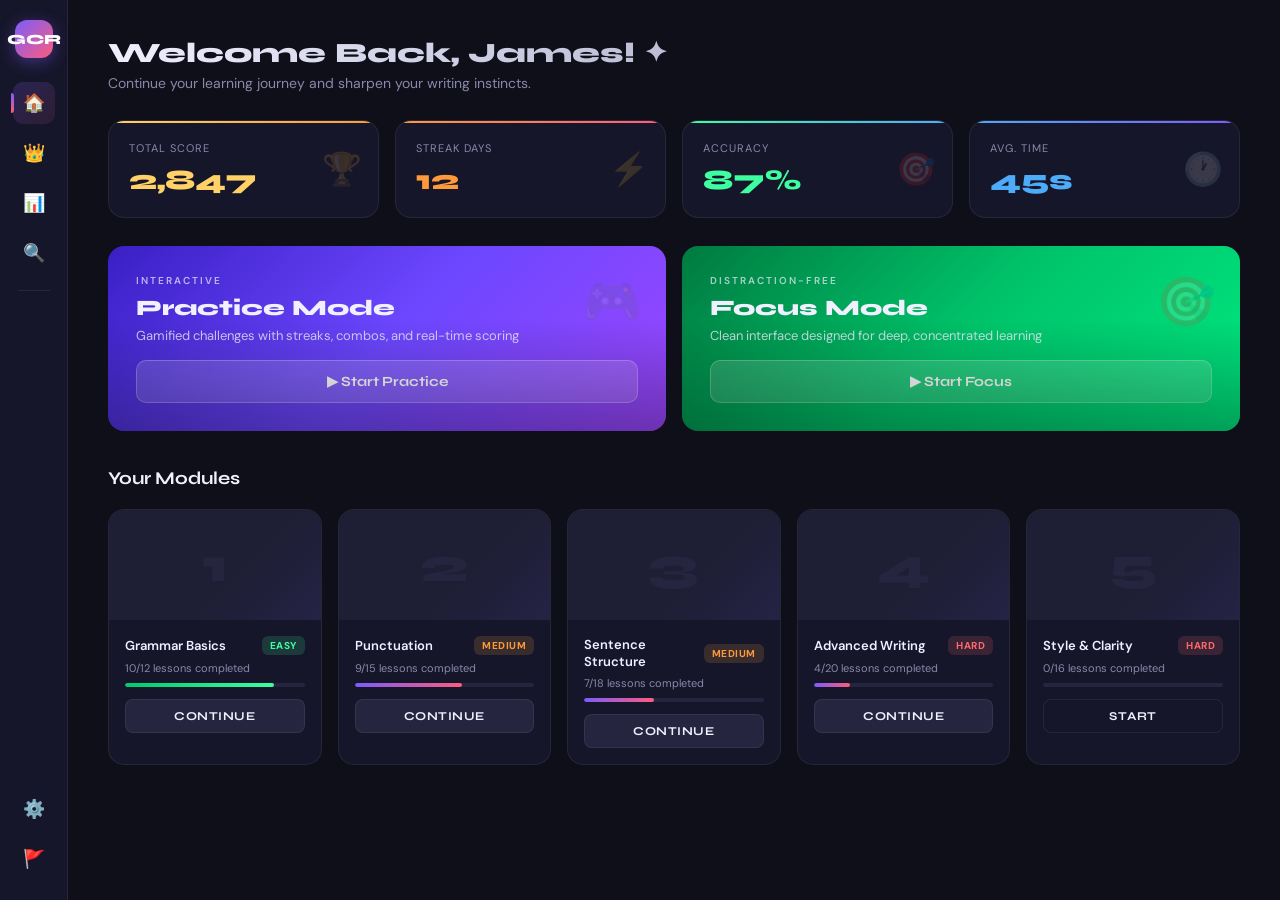
==== index.html @ 28f335aa "Add files via upload" ====
<!DOCTYPE html>
<html lang="en">
<head>
  <meta charset="UTF-8">
  <meta name="viewport" content="width=device-width, initial-scale=1.0">
  <title>Grammar Course Redesign</title>
  <link href="https://fonts.googleapis.com/css2?family=Syne:wght@400;600;700;800&family=DM+Sans:ital,wght@0,300;0,400;0,500;1,400&display=swap" rel="stylesheet">
  <link rel="stylesheet" href="App.css">
</head>
<body>

<!-- ══════════════════ DASHBOARD ══════════════════ -->
<div id="dashboard" class="page active">

  <!-- Sidebar -->
  <nav class="sidebar">
    <div class="sidebar-logo">GCR</div>
    <div class="nav-icon active" title="Home">🏠</div>
    <div class="nav-icon" title="Leaderboard" onclick="showPage('leaderboard')">👑</div>
    <div class="nav-icon" title="Stats">📊</div>
    <div class="nav-icon" title="Search">🔍</div>
    <div class="sidebar-divider"></div>
    <div class="nav-icon" title="Settings" style="margin-top:auto">⚙️</div>
    <div class="nav-icon" title="Flag">🚩</div>
  </nav>

  <!-- Main content -->
  <main class="main-content">

    <div class="welcome-header">
      <h1>Welcome Back, James! ✦</h1>
      <p>Continue your learning journey and sharpen your writing instincts.</p>
    </div>

    <!-- Stats -->
    <div class="stats-row">
      <div class="stat-card">
        <div class="stat-label">Total Score</div>
        <div class="stat-value" id="dash-score">2,847</div>
        <div class="stat-icon">🏆</div>
      </div>
      <div class="stat-card">
        <div class="stat-label">Streak Days</div>
        <div class="stat-value" id="dash-streak">12</div>
        <div class="stat-icon">⚡</div>
      </div>
      <div class="stat-card">
        <div class="stat-label">Accuracy</div>
        <div class="stat-value" id="dash-accuracy">87%</div>
        <div class="stat-icon">🎯</div>
      </div>
      <div class="stat-card">
        <div class="stat-label">Avg. Time</div>
        <div class="stat-value">45s</div>
        <div class="stat-icon">🕐</div>
      </div>
    </div>

    <!-- Mode selection -->
    <div class="mode-row">
      <div class="mode-card practice" onclick="startGame('practice')">
        <div>
          <div class="mode-card-label">Interactive</div>
          <h2>Practice Mode</h2>
          <p>Gamified challenges with streaks, combos, and real-time scoring</p>
        </div>
        <div class="mode-card-icon">🎮</div>
        <button class="mode-btn">▶ Start Practice</button>
      </div>
      <div class="mode-card focus" onclick="startGame('focus')">
        <div>
          <div class="mode-card-label">Distraction-Free</div>
          <h2>Focus Mode</h2>
          <p>Clean interface designed for deep, concentrated learning</p>
        </div>
        <div class="mode-card-icon">🎯</div>
        <button class="mode-btn">▶ Start Focus</button>
      </div>
    </div>

    <!-- Modules -->
    <div class="modules-section">
      <h2>Your Modules</h2>
      <div class="modules-grid">

        <div class="module-card">
          <div class="module-thumb">1</div>
          <div class="module-info">
            <div class="module-name-row">
              <span class="module-name">Grammar Basics</span>
              <span class="difficulty-badge badge-easy">Easy</span>
            </div>
            <div class="module-progress-text">10/12 lessons completed</div>
            <div class="progress-bar"><div class="progress-fill green" style="width:83%"></div></div>
            <button class="module-btn" onclick="startGame('practice')">Continue</button>
          </div>
        </div>

        <div class="module-card">
          <div class="module-thumb">2</div>
          <div class="module-info">
            <div class="module-name-row">
              <span class="module-name">Punctuation</span>
              <span class="difficulty-badge badge-medium">Medium</span>
            </div>
            <div class="module-progress-text">9/15 lessons completed</div>
            <div class="progress-bar"><div class="progress-fill" style="width:60%"></div></div>
            <button class="module-btn" onclick="startGame('practice')">Continue</button>
          </div>
        </div>

        <div class="module-card">
          <div class="module-thumb">3</div>
          <div class="module-info">
            <div class="module-name-row">
              <span class="module-name">Sentence Structure</span>
              <span class="difficulty-badge badge-medium">Medium</span>
            </div>
            <div class="module-progress-text">7/18 lessons completed</div>
            <div class="progress-bar"><div class="progress-fill" style="width:39%"></div></div>
            <button class="module-btn" onclick="startGame('practice')">Continue</button>
          </div>
        </div>

        <div class="module-card">
          <div class="module-thumb">4</div>
          <div class="module-info">
            <div class="module-name-row">
              <span class="module-name">Advanced Writing</span>
              <span class="difficulty-badge badge-hard">Hard</span>
            </div>
            <div class="module-progress-text">4/20 lessons completed</div>
            <div class="progress-bar"><div class="progress-fill" style="width:20%"></div></div>
            <button class="module-btn" onclick="startGame('practice')">Continue</button>
          </div>
        </div>

        <div class="module-card">
          <div class="module-thumb">5</div>
          <div class="module-info">
            <div class="module-name-row">
              <span class="module-name">Style &amp; Clarity</span>
              <span class="difficulty-badge badge-hard">Hard</span>
            </div>
            <div class="module-progress-text">0/16 lessons completed</div>
            <div class="progress-bar"><div class="progress-fill" style="width:0%"></div></div>
            <button class="module-btn start" onclick="startGame('practice')">Start</button>
          </div>
        </div>

      </div>
    </div>
  </main>
</div>

<!-- ══════════════════ PRACTICE MODE — SENTENCE SURVIVAL ══════════════════ -->
<div id="practice" class="page">

  <div class="game-header">
    <button class="back-btn" onclick="showPage('dashboard')">← Back</button>
    <div class="game-title">⚔️ Sentence Survival</div>
    <div class="header-actions">
      <button class="header-btn" onclick="showPage('leaderboard')">👑 Leaderboard</button>
      <button class="header-btn">👤</button>
    </div>
  </div>

  <!-- ── Phase 1: IDENTIFY ── -->
  <div id="ss-identify-phase">

    <!-- Top HUD -->
    <div class="ss-hud">
      <div class="ss-hud-tile hud-score">
        <div class="ss-hud-label">Score</div>
        <div class="ss-hud-value" id="ss-score">0</div>
      </div>
      <div class="ss-hud-center">
        <div class="ss-round-label" id="ss-round-label">Round 1</div>
        <div class="ss-mission">Find the <strong>2 incorrect</strong> sentences — then correct them to survive!</div>
        <div class="ss-progress-track">
          <div class="ss-progress-fill" id="ss-progress-fill" style="width:0%"></div>
        </div>
      </div>
      <div class="ss-hud-tile hud-lives">
        <div class="ss-hud-label">Lives</div>
        <div class="ss-hud-value" id="ss-lives">❤️❤️❤️</div>
      </div>
    </div>

    <!-- Flashcard deck -->
    <div class="ss-deck-area">
      <div class="ss-deck-header">
        <span class="ss-deck-count" id="ss-deck-count">10 sentences — select the 2 that are wrong</span>
        <span class="ss-selected-count" id="ss-selected-count">0 / 2 selected</span>
      </div>
      <div class="ss-card-grid" id="ss-card-grid">
        <!-- Cards injected by JS -->
      </div>
      <div class="ss-identify-actions">
        <button class="ss-btn-secondary" onclick="ssClearSelections()">↺ Clear</button>
        <button class="ss-btn-primary" id="ss-confirm-btn" onclick="ssConfirmIdentify()" disabled>
          ✓ Confirm Selections
        </button>
      </div>
    </div>

  </div>

  <!-- ── Phase 2: CORRECT ── -->
  <div id="ss-correct-phase" style="display:none">

    <div class="ss-hud">
      <div class="ss-hud-tile hud-score">
        <div class="ss-hud-label">Score</div>
        <div class="ss-hud-value" id="ss-score-2">0</div>
      </div>
      <div class="ss-hud-center">
        <div class="ss-round-label" id="ss-correct-label">Correct the errors!</div>
        <div class="ss-mission">You found the wrong sentences — now fix them to earn full points</div>
        <div class="ss-correct-progress">
          <span id="ss-correct-progress-text">Correcting 1 of 2</span>
        </div>
      </div>
      <div class="ss-hud-tile hud-timer">
        <div class="ss-hud-label">Time</div>
        <div class="ss-hud-value" id="ss-timer">60s</div>
        <div class="timer-bar-container" style="margin-top:4px">
          <div class="timer-bar-fill" id="ss-timer-bar" style="width:100%"></div>
        </div>
      </div>
    </div>

    <!-- Flip card -->
    <div class="ss-correction-area">
      <div class="ss-flip-card" id="ss-flip-card">
        <div class="ss-flip-inner" id="ss-flip-inner">

          <!-- FRONT: the wrong sentence -->
          <div class="ss-flip-front">
            <div class="ss-flip-tag">❌ Incorrect Sentence</div>
            <div class="ss-flip-sentence" id="ss-wrong-sentence">Loading...</div>
            <div class="ss-flip-hint" id="ss-error-type-badge">Error Type</div>
            <div class="ss-flip-cta">Type your correction below ↓</div>
          </div>

          <!-- BACK: result reveal -->
          <div class="ss-flip-back" id="ss-flip-back">
            <div class="ss-flip-tag" id="ss-back-tag">✅ Correct!</div>
            <div class="ss-back-label">Correct version:</div>
            <div class="ss-back-answer" id="ss-back-answer">—</div>
            <div class="ss-back-explanation" id="ss-back-explanation">—</div>
            <div class="ss-back-points" id="ss-back-points">+0 pts</div>
          </div>

        </div>
      </div>

      <!-- Answer input -->
      <div class="ss-answer-wrap" id="ss-answer-wrap">
        <div class="answer-label">Write your corrected sentence:</div>
        <textarea class="answer-textarea" id="ss-answer" placeholder="Type the corrected sentence here..."></textarea>
        <div class="action-row">
          <button class="btn-clear" id="ss-clear-btn">✕ Clear</button>
          <button class="btn-submit" id="ss-submit-btn">Submit Correction →</button>
        </div>
      </div>

      <!-- Next button (shown after flip) -->
      <div class="ss-next-wrap" id="ss-next-wrap" style="display:none">
        <button class="ss-btn-primary ss-btn-next" id="ss-next-btn">Next →</button>
      </div>

    </div>
  </div>

</div>

<!-- ══════════════════ FOCUS MODE ══════════════════ -->
<div id="focus" class="page">

  <div class="game-header">
    <button class="back-btn" onclick="showPage('dashboard')">← Back</button>
    <div class="game-title">FOCUS MODE</div>
    <div></div>
  </div>

  <div class="focus-content">

    <div class="focus-question-header">
      <div>
        <div class="focus-q-meta" id="f-counter">Question 1 of 5</div>
        <div class="focus-q-type" id="f-qtype">Identify the Error</div>
      </div>
      <div class="focus-timer">⏱ <span id="f-timer">0:55</span></div>
    </div>

    <div class="focus-card">
      <div class="focus-situation-label">Situation:</div>
      <div class="focus-sentence" id="f-sentence">Loading...</div>
    </div>

    <div class="focus-answer-section">
      <div class="focus-answer-label">Write the correct answer</div>
      <textarea class="focus-textarea" id="f-answer" placeholder="Enter your correction..."></textarea>
      <div class="focus-actions">
        <button class="focus-btn-clear" id="f-clear">Clear</button>
        <button class="focus-btn-submit" id="f-submit">Submit</button>
      </div>
      <div class="focus-score">Current Score: <span id="f-score">0</span></div>
    </div>

  </div>
</div>

<!-- ══════════════════ LEADERBOARD ══════════════════ -->
<div id="leaderboard" class="page">

  <nav class="sidebar">
    <div class="sidebar-logo" onclick="showPage('dashboard')">GCR</div>
    <div class="nav-icon" onclick="showPage('dashboard')" title="Home">🏠</div>
    <div class="nav-icon active" title="Leaderboard">👑</div>
    <div class="nav-icon" title="Stats">📊</div>
    <div class="nav-icon" title="Search">🔍</div>
    <div class="sidebar-divider"></div>
    <div class="nav-icon" style="margin-top:auto" title="Settings">⚙️</div>
    <div class="nav-icon" title="Flag">🚩</div>
  </nav>

  <main class="lb-main">

    <div class="lb-header">
      <div class="lb-trophy">🏆</div>
      <h1>Leaderboard</h1>
      <p>Top performers this week</p>
    </div>

    <!-- Podium -->
    <div class="podium">
      <div class="podium-item">
        <div class="podium-avatar rank2">MC</div>
        <div class="podium-rank-badge rank-badge-2">2nd</div>
        <div class="podium-name">Michael</div>
        <div class="podium-score">3,100</div>
      </div>
      <div class="podium-item first">
        <div class="podium-avatar rank1">
          <span class="podium-crown">👑</span>SJ
        </div>
        <div class="podium-rank-badge rank-badge-1">1st</div>
        <div class="podium-name">Sarah</div>
        <div class="podium-score">3,250</div>
      </div>
      <div class="podium-item">
        <div class="podium-avatar rank3">ED</div>
        <div class="podium-rank-badge rank-badge-3">3rd</div>
        <div class="podium-name">Emma</div>
        <div class="podium-score">2,950</div>
      </div>
    </div>

    <!-- Rankings table -->
    <div class="lb-table-wrap">
      <div class="lb-table-head">
        <div class="lb-th">Rank</div>
        <div class="lb-th">Player</div>
        <div class="lb-th">Score</div>
        <div class="lb-th">Accuracy</div>
        <div class="lb-th">Streak</div>
      </div>

      <div class="lb-row">
        <div class="lb-rank"><span class="lb-rank-icon">👑</span></div>
        <div class="lb-player">
          <div class="lb-avatar av1">SJ</div>
          <div class="lb-name-wrap"><div class="lb-name">Sarah Johnson</div></div>
        </div>
        <div class="lb-score">3,250</div>
        <div><span class="lb-accuracy-pill acc-high">94%</span></div>
        <div class="lb-streak">15 🔥</div>
      </div>

      <div class="lb-row">
        <div class="lb-rank"><span class="lb-rank-icon">🥈</span></div>
        <div class="lb-player">
          <div class="lb-avatar av2">MC</div>
          <div class="lb-name-wrap"><div class="lb-name">Michael Chen</div></div>
        </div>
        <div class="lb-score">3,100</div>
        <div><span class="lb-accuracy-pill acc-high">91%</span></div>
        <div class="lb-streak">12 🔥</div>
      </div>

      <div class="lb-row">
        <div class="lb-rank"><span class="lb-rank-icon">🥉</span></div>
        <div class="lb-player">
          <div class="lb-avatar av3">ED</div>
          <div class="lb-name-wrap"><div class="lb-name">Emma Davis</div></div>
        </div>
        <div class="lb-score">2,950</div>
        <div><span class="lb-accuracy-pill acc-high">89%</span></div>
        <div class="lb-streak">10 🔥</div>
      </div>

      <div class="lb-row you">
        <div class="lb-rank" style="color:var(--accent); font-size:18px;">4</div>
        <div class="lb-player">
          <div class="lb-avatar av4">JW</div>
          <div class="lb-name-wrap">
            <div class="lb-name">James Wilson</div>
            <div class="lb-you-badge">You</div>
          </div>
        </div>
        <div class="lb-score" id="lb-your-score" style="color:var(--accent)">2,847</div>
        <div><span class="lb-accuracy-pill acc-mid">87%</span></div>
        <div class="lb-streak">12 🔥</div>
      </div>

      <div class="lb-row">
        <div class="lb-rank">5</div>
        <div class="lb-player">
          <div class="lb-avatar">OB</div>
          <div class="lb-name-wrap"><div class="lb-name">Olivia Brown</div></div>
        </div>
        <div class="lb-score">2,720</div>
        <div><span class="lb-accuracy-pill acc-mid">86%</span></div>
        <div class="lb-streak">8 🔥</div>
      </div>

      <div class="lb-row">
        <div class="lb-rank">6</div>
        <div class="lb-player">
          <div class="lb-avatar">DM</div>
          <div class="lb-name-wrap"><div class="lb-name">Daniel Miller</div></div>
        </div>
        <div class="lb-score">2,650</div>
        <div><span class="lb-accuracy-pill acc-mid">85%</span></div>
        <div class="lb-streak">7 🔥</div>
      </div>

    </div>
  </main>
</div>

<!-- ══════════════════ RESULTS ══════════════════ -->
<div id="results" class="page">
  <div class="results-card">
    <div class="results-icon">🎉</div>
    <div class="results-title">Session Complete!</div>
    <div class="results-sub">Great work — here's how you did.</div>
    <div class="results-stats">
      <div class="result-stat">
        <div class="result-stat-label">Score Earned</div>
        <div class="result-stat-value" id="r-score">0</div>
      </div>
      <div class="result-stat">
        <div class="result-stat-label">Accuracy</div>
        <div class="result-stat-value" id="r-accuracy">0%</div>
      </div>
      <div class="result-stat">
        <div class="result-stat-label">Best Streak</div>
        <div class="result-stat-value" id="r-streak">0</div>
      </div>
      <div class="result-stat">
        <div class="result-stat-label">Avg. Time</div>
        <div class="result-stat-value" id="r-time">0s</div>
      </div>
    </div>
    <div class="results-actions">
      <button class="btn-home" onclick="showPage('dashboard')">🏠 Home</button>
      <button class="btn-play-again" id="r-play-again">↻ Play Again</button>
    </div>
  </div>
</div>

<!-- ══════════════════ FEEDBACK OVERLAY ══════════════════ -->
<div class="feedback-overlay" id="feedback-overlay">
  <div class="feedback-card" id="feedback-card">
    <div class="feedback-icon" id="fb-icon">✓</div>
    <div class="feedback-title" id="fb-title">Correct!</div>
    <div class="feedback-points" id="fb-points">+120 pts</div>
    <div class="feedback-reason" id="fb-reason">Explanation here.</div>
    <button class="btn-next" id="fb-next">Next Question →</button>
  </div>
</div>

<!-- ══════════════════ TOAST ══════════════════ -->
<div class="toast" id="toast">
  <span id="toast-msg">Message</span>
</div>

<script src="App.js"></script>
</body>
</html>
---- App.css ----
/* ══════════════════════════════════════
   GCR — Grammar Correction Realm
   styles.css
══════════════════════════════════════ */

:root {
  --bg: #0f0f1a;
  --surface: #16162a;
  --surface2: #1e1e35;
  --surface3: #252540;
  --border: rgba(255,255,255,0.07);
  --text: #f0f0ff;
  --text-muted: #8888aa;
  --text-dim: #555577;
  --accent: #7c5cfc;
  --accent2: #fc5c7d;
  --green: #3effa0;
  --green-dark: #00c96e;
  --yellow: #ffd166;
  --orange: #ff9a3c;
  --blue: #4dabf7;
  --red: #ff6b6b;
  --gold: #ffd700;
  --silver: #c0c0c0;
  --bronze: #cd7f32;
  --nav-w: 68px;
  --radius: 16px;
  --radius-sm: 10px;
  --shadow: 0 8px 32px rgba(0,0,0,0.4);
}

* { margin: 0; padding: 0; box-sizing: border-box; }

body {
  font-family: 'DM Sans', sans-serif;
  background: var(--bg);
  color: var(--text);
  min-height: 100vh;
  overflow-x: hidden;
}

/* ── SCROLLBAR ── */
::-webkit-scrollbar { width: 6px; }
::-webkit-scrollbar-track { background: var(--surface); }
::-webkit-scrollbar-thumb { background: var(--surface3); border-radius: 3px; }

/* ── PAGES ── */
.page { display: none; min-height: 100vh; }
.page.active { display: flex; }

/* ══════════════════════════════════════
   SIDEBAR
══════════════════════════════════════ */
.sidebar {
  width: var(--nav-w);
  background: var(--surface);
  border-right: 1px solid var(--border);
  display: flex;
  flex-direction: column;
  align-items: center;
  padding: 20px 0;
  gap: 8px;
  position: fixed;
  top: 0; left: 0; bottom: 0;
  z-index: 100;
}

.sidebar-logo {
  width: 38px; height: 38px;
  background: linear-gradient(135deg, var(--accent), var(--accent2));
  border-radius: 12px;
  display: flex; align-items: center; justify-content: center;
  font-family: 'Syne', sans-serif;
  font-weight: 800; font-size: 14px;
  color: #fff;
  margin-bottom: 16px;
  box-shadow: 0 4px 16px rgba(124,92,252,0.4);
  cursor: pointer;
}

.sidebar-divider {
  width: 32px; height: 1px;
  background: var(--border);
  margin: 8px 0;
}

.nav-icon {
  width: 42px; height: 42px;
  border-radius: var(--radius-sm);
  display: flex; align-items: center; justify-content: center;
  cursor: pointer;
  color: var(--text-dim);
  transition: all 0.2s;
  font-size: 18px;
  position: relative;
}
.nav-icon:hover { background: var(--surface2); color: var(--text-muted); }
.nav-icon.active { background: linear-gradient(135deg, rgba(124,92,252,0.2), rgba(252,92,125,0.1)); color: var(--accent); }
.nav-icon.active::before {
  content: '';
  position: absolute;
  left: -2px; top: 50%; transform: translateY(-50%);
  width: 3px; height: 20px;
  background: linear-gradient(var(--accent), var(--accent2));
  border-radius: 0 3px 3px 0;
}

/* ══════════════════════════════════════
   DASHBOARD
══════════════════════════════════════ */
#dashboard { flex-direction: row; }

.main-content {
  margin-left: var(--nav-w);
  flex: 1;
  padding: 36px 40px;
  overflow-y: auto;
}

.welcome-header { margin-bottom: 28px; }
.welcome-header h1 {
  font-family: 'Syne', sans-serif;
  font-size: 28px; font-weight: 800;
  background: linear-gradient(135deg, var(--text), var(--text-muted));
  -webkit-background-clip: text; -webkit-text-fill-color: transparent;
}
.welcome-header p { color: var(--text-muted); margin-top: 4px; font-size: 14px; }

/* Stats row */
.stats-row {
  display: grid;
  grid-template-columns: repeat(4, 1fr);
  gap: 16px;
  margin-bottom: 28px;
}

.stat-card {
  background: var(--surface);
  border: 1px solid var(--border);
  border-radius: var(--radius);
  padding: 20px;
  display: flex;
  flex-direction: column;
  gap: 8px;
  position: relative;
  overflow: hidden;
  transition: transform 0.2s, box-shadow 0.2s;
}
.stat-card:hover { transform: translateY(-2px); box-shadow: var(--shadow); }
.stat-card::before {
  content: '';
  position: absolute;
  top: 0; left: 0; right: 0;
  height: 2px;
}
.stat-card:nth-child(1)::before { background: linear-gradient(90deg, var(--yellow), var(--orange)); }
.stat-card:nth-child(2)::before { background: linear-gradient(90deg, var(--orange), var(--accent2)); }
.stat-card:nth-child(3)::before { background: linear-gradient(90deg, var(--green), var(--blue)); }
.stat-card:nth-child(4)::before { background: linear-gradient(90deg, var(--blue), var(--accent)); }

.stat-label { font-size: 11px; text-transform: uppercase; letter-spacing: 1px; color: var(--text-muted); }
.stat-value { font-family: 'Syne', sans-serif; font-size: 28px; font-weight: 800; }
.stat-card:nth-child(1) .stat-value { color: var(--yellow); }
.stat-card:nth-child(2) .stat-value { color: var(--orange); }
.stat-card:nth-child(3) .stat-value { color: var(--green); }
.stat-card:nth-child(4) .stat-value { color: var(--blue); }
.stat-icon {
  position: absolute;
  right: 16px; top: 50%; transform: translateY(-50%);
  font-size: 32px; opacity: 0.15;
}

/* Mode cards */
.mode-row {
  display: grid;
  grid-template-columns: 1fr 1fr;
  gap: 16px;
  margin-bottom: 36px;
}

.mode-card {
  border-radius: var(--radius);
  padding: 28px;
  position: relative;
  overflow: hidden;
  cursor: pointer;
  transition: transform 0.2s, box-shadow 0.3s;
  min-height: 180px;
  display: flex;
  flex-direction: column;
  justify-content: space-between;
}
.mode-card:hover { transform: translateY(-3px); box-shadow: 0 16px 48px rgba(0,0,0,0.5); }
.mode-card::after {
  content: '';
  position: absolute;
  inset: 0;
  background: linear-gradient(to bottom, transparent 40%, rgba(0,0,0,0.3));
  pointer-events: none;
}

.mode-card.practice {
  background: linear-gradient(135deg, #3a1fc4 0%, #6c47ff 50%, #9c47ff 100%);
}
.mode-card.focus {
  background: linear-gradient(135deg, #007a40 0%, #00c46a 50%, #00e880 100%);
}

.mode-card-label {
  font-size: 10px; font-weight: 600;
  text-transform: uppercase; letter-spacing: 2px;
  opacity: 0.7; margin-bottom: 8px;
}
.mode-card h2 { font-family: 'Syne', sans-serif; font-size: 22px; font-weight: 800; }
.mode-card p { font-size: 13px; opacity: 0.8; margin-top: 6px; }

.mode-card-icon {
  position: absolute;
  right: 24px; top: 24px;
  font-size: 48px; opacity: 0.15;
}

.mode-btn {
  background: rgba(255,255,255,0.15);
  backdrop-filter: blur(10px);
  border: 1px solid rgba(255,255,255,0.25);
  color: #fff;
  padding: 12px 24px;
  border-radius: 10px;
  font-family: 'Syne', sans-serif;
  font-size: 14px; font-weight: 700;
  cursor: pointer;
  transition: all 0.2s;
  text-align: center;
  width: 100%;
  margin-top: 16px;
}
.mode-btn:hover { background: rgba(255,255,255,0.25); transform: translateY(-1px); }

/* Modules */
.modules-section h2 {
  font-family: 'Syne', sans-serif;
  font-size: 18px; font-weight: 700;
  margin-bottom: 20px;
  color: var(--text);
}

.modules-grid {
  display: grid;
  grid-template-columns: repeat(5, 1fr);
  gap: 16px;
}

.module-card {
  background: var(--surface);
  border: 1px solid var(--border);
  border-radius: var(--radius);
  overflow: hidden;
  transition: transform 0.2s, box-shadow 0.2s;
  cursor: pointer;
}
.module-card:hover { transform: translateY(-3px); box-shadow: var(--shadow); }

.module-thumb {
  height: 110px;
  background: var(--surface2);
  display: flex; align-items: center; justify-content: center;
  font-family: 'Syne', sans-serif;
  font-size: 48px; font-weight: 800;
  color: var(--surface3);
  position: relative;
  overflow: hidden;
}
.module-thumb::after {
  content: '';
  position: absolute;
  inset: 0;
  background: linear-gradient(135deg, transparent 60%, rgba(124,92,252,0.08));
}

.module-info { padding: 16px; }
.module-name-row {
  display: flex; align-items: center; justify-content: space-between;
  margin-bottom: 6px;
}
.module-name { font-size: 13px; font-weight: 600; }
.difficulty-badge {
  font-size: 10px; font-weight: 700;
  padding: 3px 8px;
  border-radius: 6px;
  text-transform: uppercase;
  letter-spacing: 0.5px;
}
.badge-easy   { background: rgba(62,255,160,0.15); color: var(--green); }
.badge-medium { background: rgba(255,166,60,0.15);  color: var(--orange); }
.badge-hard   { background: rgba(255,107,107,0.15); color: var(--red); }

.module-progress-text { font-size: 11px; color: var(--text-muted); margin-bottom: 8px; }

.progress-bar {
  height: 4px;
  background: var(--surface3);
  border-radius: 2px;
  margin-bottom: 12px;
  overflow: hidden;
}
.progress-fill {
  height: 100%;
  border-radius: 2px;
  background: linear-gradient(90deg, var(--accent), var(--accent2));
  transition: width 0.5s ease;
}
.progress-fill.green { background: linear-gradient(90deg, var(--green-dark), var(--green)); }

.module-btn {
  width: 100%;
  background: var(--surface3);
  border: 1px solid var(--border);
  color: var(--text);
  padding: 9px;
  border-radius: 8px;
  font-family: 'Syne', sans-serif;
  font-size: 12px; font-weight: 700;
  cursor: pointer;
  transition: all 0.2s;
  text-transform: uppercase;
  letter-spacing: 0.5px;
}
.module-btn:hover { background: var(--accent); border-color: var(--accent); color: #fff; }
.module-btn.start { background: transparent; border-color: var(--border); }

/* ══════════════════════════════════════
   SHARED GAME HEADER
══════════════════════════════════════ */
.game-header {
  display: flex;
  align-items: center;
  justify-content: space-between;
  padding: 16px 28px;
  background: var(--surface);
  border-bottom: 1px solid var(--border);
  backdrop-filter: blur(20px);
  position: sticky; top: 0; z-index: 50;
}

.back-btn {
  display: flex; align-items: center; gap: 8px;
  background: none; border: 1px solid var(--border);
  color: var(--text-muted); padding: 8px 16px;
  border-radius: 8px; cursor: pointer;
  font-family: 'DM Sans', sans-serif;
  font-size: 13px; font-weight: 500;
  transition: all 0.2s;
}
.back-btn:hover { border-color: var(--accent); color: var(--accent); }

.game-title {
  font-family: 'Syne', sans-serif;
  font-size: 16px; font-weight: 800;
  letter-spacing: 3px;
  text-transform: uppercase;
  background: linear-gradient(135deg, var(--accent), var(--accent2));
  -webkit-background-clip: text; -webkit-text-fill-color: transparent;
}

.header-actions { display: flex; align-items: center; gap: 12px; }
.header-btn {
  background: none; border: 1px solid var(--border);
  color: var(--text-muted); padding: 8px 16px;
  border-radius: 8px; cursor: pointer;
  font-size: 13px; font-weight: 500;
  transition: all 0.2s;
}
.header-btn:hover { border-color: var(--accent); color: var(--accent); }

/* ══════════════════════════════════════
   PRACTICE MODE
══════════════════════════════════════ */
#practice {
  flex-direction: column;
  min-height: 100vh;
  background: linear-gradient(135deg, #0f0f1a 0%, #1a0f2e 50%, #0f0f1a 100%);
}

/* Score bar */
.score-bar {
  display: grid;
  grid-template-columns: repeat(4, 1fr);
  gap: 16px;
  padding: 20px 28px;
}

.score-tile {
  border-radius: var(--radius);
  padding: 18px 20px;
  display: flex;
  align-items: center;
  justify-content: space-between;
  position: relative;
  overflow: hidden;
}
.score-tile::before {
  content: '';
  position: absolute;
  top: -30px; right: -30px;
  width: 80px; height: 80px;
  border-radius: 50%;
  background: rgba(255,255,255,0.06);
}
.score-tile.s1 { background: linear-gradient(135deg, #c8960a, #f0b429); }
.score-tile.s2 { background: linear-gradient(135deg, #c45000, #ff7a00); }
.score-tile.s3 { background: linear-gradient(135deg, #007a40, #00c46a); }
.score-tile.s4 { background: linear-gradient(135deg, #1a5fb4, #4dabf7); }

.score-tile-info { }
.score-tile-label { font-size: 11px; opacity: 0.8; text-transform: uppercase; letter-spacing: 1px; }
.score-tile-value { font-family: 'Syne', sans-serif; font-size: 32px; font-weight: 800; line-height: 1.1; }
.score-tile-icon { font-size: 28px; opacity: 0.4; }

.timer-bar-container {
  margin-top: 6px;
  height: 4px;
  background: rgba(0,0,0,0.3);
  border-radius: 2px;
  overflow: hidden;
}
.timer-bar-fill {
  height: 100%;
  background: rgba(255,255,255,0.6);
  border-radius: 2px;
  transition: width 1s linear;
}

/* Question card */
.question-area {
  flex: 1;
  padding: 8px 28px 28px;
  display: flex;
  flex-direction: column;
  gap: 16px;
  max-width: 900px;
  margin: 0 auto;
  width: 100%;
}

.question-card {
  background: var(--surface);
  border: 1px solid var(--border);
  border-radius: var(--radius);
  padding: 28px;
  animation: slideUp 0.3s ease;
}

@keyframes slideUp {
  from { opacity: 0; transform: translateY(16px); }
  to   { opacity: 1; transform: translateY(0); }
}

.question-meta {
  display: flex;
  align-items: center;
  justify-content: space-between;
  margin-bottom: 20px;
}

.question-counter {
  background: linear-gradient(135deg, rgba(124,92,252,0.2), rgba(252,92,125,0.1));
  border: 1px solid rgba(124,92,252,0.3);
  color: var(--accent);
  padding: 6px 14px;
  border-radius: 8px;
  font-size: 12px; font-weight: 600;
  letter-spacing: 0.5px;
}

.error-type-badge {
  background: var(--surface2);
  border: 1px solid var(--border);
  color: var(--text-muted);
  padding: 6px 14px;
  border-radius: 8px;
  font-size: 12px;
}

.question-prompt {
  font-size: 13px;
  color: var(--text-muted);
  margin-bottom: 12px;
  text-transform: uppercase;
  letter-spacing: 1px;
  font-weight: 600;
}

.sentence-box {
  background: var(--surface2);
  border: 1px solid var(--border);
  border-radius: var(--radius-sm);
  padding: 20px;
  font-size: 15px;
  line-height: 1.7;
  color: var(--text);
  border-left: 3px solid var(--accent);
}

.answer-label {
  font-size: 13px;
  color: var(--text-muted);
  text-transform: uppercase;
  letter-spacing: 1px;
  font-weight: 600;
  margin-bottom: 10px;
}

.answer-textarea {
  width: 100%;
  background: var(--surface2);
  border: 1px solid var(--border);
  border-radius: var(--radius-sm);
  padding: 16px;
  color: var(--text);
  font-family: 'DM Sans', sans-serif;
  font-size: 14px;
  resize: none;
  height: 110px;
  outline: none;
  transition: border-color 0.2s;
}
.answer-textarea:focus { border-color: var(--accent); }
.answer-textarea::placeholder { color: var(--text-dim); }

.action-row { display: flex; gap: 12px; }

.btn-clear {
  flex: 1;
  background: none;
  border: 1px solid var(--border);
  color: var(--text-muted);
  padding: 14px;
  border-radius: var(--radius-sm);
  font-family: 'Syne', sans-serif;
  font-size: 14px; font-weight: 700;
  cursor: pointer;
  transition: all 0.2s;
  text-transform: uppercase;
  letter-spacing: 0.5px;
}
.btn-clear:hover { border-color: var(--red); color: var(--red); }

.btn-submit {
  flex: 2;
  background: linear-gradient(135deg, var(--accent), var(--accent2));
  border: none;
  color: #fff;
  padding: 14px;
  border-radius: var(--radius-sm);
  font-family: 'Syne', sans-serif;
  font-size: 14px; font-weight: 700;
  cursor: pointer;
  transition: all 0.2s;
  text-transform: uppercase;
  letter-spacing: 0.5px;
}
.btn-submit:hover { opacity: 0.9; transform: translateY(-1px); box-shadow: 0 8px 24px rgba(124,92,252,0.4); }
.btn-submit:disabled { opacity: 0.4; cursor: not-allowed; transform: none; }

/* ══════════════════════════════════════
   FEEDBACK OVERLAY
══════════════════════════════════════ */
.feedback-overlay {
  position: fixed; inset: 0;
  background: rgba(0,0,0,0.7);
  backdrop-filter: blur(8px);
  display: none;
  align-items: center;
  justify-content: center;
  z-index: 200;
}
.feedback-overlay.show { display: flex; }

.feedback-card {
  background: var(--surface);
  border-radius: 20px;
  padding: 40px;
  max-width: 500px;
  width: 90%;
  text-align: center;
  animation: popIn 0.3s cubic-bezier(0.34, 1.56, 0.64, 1);
  position: relative;
  overflow: hidden;
}

@keyframes popIn {
  from { opacity: 0; transform: scale(0.85); }
  to   { opacity: 1; transform: scale(1); }
}

.feedback-card::before {
  content: '';
  position: absolute;
  top: 0; left: 0; right: 0;
  height: 4px;
}
.feedback-card.correct::before { background: linear-gradient(90deg, var(--green-dark), var(--green)); }
.feedback-card.wrong::before   { background: linear-gradient(90deg, var(--red), var(--accent2)); }

.feedback-icon { font-size: 56px; margin-bottom: 16px; }
.feedback-title {
  font-family: 'Syne', sans-serif;
  font-size: 24px; font-weight: 800;
  margin-bottom: 8px;
}
.feedback-card.correct .feedback-title { color: var(--green); }
.feedback-card.wrong .feedback-title   { color: var(--red); }

.feedback-points {
  font-family: 'Syne', sans-serif;
  font-size: 20px; font-weight: 700;
  color: var(--yellow);
  margin-bottom: 12px;
}
.feedback-reason {
  color: var(--text-muted);
  font-size: 14px;
  line-height: 1.6;
  background: var(--surface2);
  padding: 16px;
  border-radius: var(--radius-sm);
  margin-bottom: 20px;
  text-align: left;
  border-left: 3px solid var(--accent);
}

.btn-next {
  background: linear-gradient(135deg, var(--accent), var(--accent2));
  border: none;
  color: #fff;
  padding: 14px 40px;
  border-radius: var(--radius-sm);
  font-family: 'Syne', sans-serif;
  font-size: 14px; font-weight: 700;
  cursor: pointer;
  transition: all 0.2s;
  text-transform: uppercase;
  letter-spacing: 1px;
}
.btn-next:hover { opacity: 0.9; transform: translateY(-1px); }

/* ══════════════════════════════════════
   FOCUS MODE
══════════════════════════════════════ */
#focus {
  flex-direction: column;
  background: #fafafa;
  color: #1a1a2e;
}

#focus .game-header  { background: #fff; border-bottom: 1px solid #e8e8f0; }
#focus .back-btn     { border-color: #e8e8f0; color: #666; }
#focus .back-btn:hover { border-color: #00c46a; color: #00c46a; }
#focus .game-title {
  font-family: 'Syne', sans-serif;
  font-size: 13px; font-weight: 700;
  letter-spacing: 2px;
  color: #888;
  background: none;
  -webkit-text-fill-color: unset;
}

.focus-content {
  flex: 1;
  display: flex;
  flex-direction: column;
  align-items: center;
  justify-content: center;
  padding: 40px 24px;
}

.focus-question-header {
  width: 100%;
  max-width: 700px;
  display: flex;
  align-items: center;
  justify-content: space-between;
  margin-bottom: 8px;
}
.focus-q-meta  { font-size: 13px; color: #888; font-weight: 600; }
.focus-q-type  { font-family: 'Syne', sans-serif; font-size: 15px; font-weight: 800; color: #1a1a2e; }
.focus-timer   { display: flex; align-items: center; gap: 6px; font-size: 14px; font-weight: 600; color: #444; }

.focus-card {
  background: #fff;
  border-radius: 16px;
  padding: 32px;
  width: 100%;
  max-width: 700px;
  box-shadow: 0 2px 20px rgba(0,0,0,0.06);
  margin-bottom: 20px;
}

.focus-situation-label {
  font-size: 11px; font-weight: 700;
  text-transform: uppercase; letter-spacing: 2px;
  color: #bbb;
  margin-bottom: 12px;
}

.focus-sentence { font-size: 15px; line-height: 1.75; color: #2a2a3a; }

.focus-answer-section { width: 100%; max-width: 700px; }
.focus-answer-label {
  font-size: 12px; font-weight: 700;
  text-transform: uppercase; letter-spacing: 2px;
  color: #bbb;
  margin-bottom: 8px;
}
.focus-textarea {
  width: 100%;
  background: #f8f8fc;
  border: 1.5px solid #e8e8f0;
  border-radius: 12px;
  padding: 16px;
  color: #1a1a2e;
  font-family: 'DM Sans', sans-serif;
  font-size: 14px;
  resize: none;
  height: 100px;
  outline: none;
  transition: border-color 0.2s;
  margin-bottom: 14px;
}
.focus-textarea:focus { border-color: #00c46a; }

.focus-actions { display: flex; gap: 12px; }
.focus-btn-clear {
  flex: 1;
  background: none;
  border: 1.5px solid #e8e8f0;
  color: #888;
  padding: 13px;
  border-radius: 10px;
  font-family: 'Syne', sans-serif;
  font-size: 13px; font-weight: 700;
  cursor: pointer;
  transition: all 0.2s;
}
.focus-btn-clear:hover { border-color: #ff6b6b; color: #ff6b6b; }
.focus-btn-submit {
  flex: 2;
  background: #1a1a2e;
  border: none;
  color: #fff;
  padding: 13px;
  border-radius: 10px;
  font-family: 'Syne', sans-serif;
  font-size: 13px; font-weight: 700;
  cursor: pointer;
  transition: all 0.2s;
}
.focus-btn-submit:hover { background: #2d2d50; }

.focus-score { text-align: center; margin-top: 16px; font-size: 13px; color: #aaa; }
.focus-score span { font-weight: 700; color: #1a1a2e; }

/* Focus feedback overrides */
#focus .feedback-card { background: #fff; color: #1a1a2e; }
#focus .feedback-card.correct .feedback-title { color: #00c46a; }
#focus .feedback-card.wrong .feedback-title   { color: #ff6b6b; }
#focus .feedback-reason { background: #f8f8fc; border-left-color: #00c46a; color: #444; }
#focus .btn-next        { background: #1a1a2e; }
#focus .btn-next:hover  { background: #2d2d50; }

/* ══════════════════════════════════════
   LEADERBOARD
══════════════════════════════════════ */
#leaderboard { flex-direction: row; background: var(--bg); }

.lb-main {
  margin-left: var(--nav-w);
  flex: 1;
  padding: 36px 40px;
  overflow-y: auto;
}

.lb-header { margin-bottom: 32px; text-align: center; }
.lb-trophy { font-size: 48px; margin-bottom: 8px; }
.lb-header h1 {
  font-family: 'Syne', sans-serif;
  font-size: 32px; font-weight: 800;
  background: linear-gradient(135deg, var(--gold), var(--orange));
  -webkit-background-clip: text; -webkit-text-fill-color: transparent;
  margin-bottom: 4px;
}
.lb-header p { color: var(--text-muted); font-size: 14px; }

/* Podium */
.podium {
  display: flex;
  align-items: flex-end;
  justify-content: center;
  gap: 24px;
  margin-bottom: 40px;
}

.podium-item {
  display: flex;
  flex-direction: column;
  align-items: center;
  gap: 8px;
}

.podium-avatar {
  width: 64px; height: 64px;
  border-radius: 50%;
  display: flex; align-items: center; justify-content: center;
  font-family: 'Syne', sans-serif;
  font-size: 18px; font-weight: 800;
  position: relative;
}
.podium-avatar.rank1 {
  width: 80px; height: 80px; font-size: 22px;
  background: linear-gradient(135deg, #f0b429, #ffd700);
  color: #7a4a00;
  box-shadow: 0 0 32px rgba(255,215,0,0.5);
}
.podium-avatar.rank2 { background: linear-gradient(135deg, #9aa0a6, #c0c0c0); color: #3a3a3a; }
.podium-avatar.rank3 { background: linear-gradient(135deg, #a0522d, #cd7f32); color: #3a1a00; }

.podium-crown { position: absolute; top: -14px; font-size: 18px; }

.podium-rank-badge {
  font-size: 10px; font-weight: 800;
  padding: 3px 10px;
  border-radius: 10px;
  text-transform: uppercase;
  letter-spacing: 1px;
}
.rank-badge-1 { background: rgba(255,215,0,0.2);   color: var(--gold);   border: 1px solid rgba(255,215,0,0.3); }
.rank-badge-2 { background: rgba(192,192,192,0.15); color: var(--silver); border: 1px solid rgba(192,192,192,0.25); }
.rank-badge-3 { background: rgba(205,127,50,0.15);  color: var(--bronze); border: 1px solid rgba(205,127,50,0.25); }

.podium-name  { font-family: 'Syne', sans-serif; font-size: 14px; font-weight: 700; }
.podium-score { font-size: 18px; font-weight: 800; color: var(--text-muted); font-family: 'Syne', sans-serif; }
.podium-item.first .podium-score { font-size: 22px; color: var(--gold); }

/* Leaderboard table */
.lb-table-wrap {
  background: var(--surface);
  border: 1px solid var(--border);
  border-radius: var(--radius);
  overflow: hidden;
}

.lb-table-head {
  display: grid;
  grid-template-columns: 60px 1fr 100px 100px 100px;
  padding: 14px 20px;
  background: var(--surface2);
  border-bottom: 1px solid var(--border);
}
.lb-th {
  font-size: 11px; font-weight: 700;
  text-transform: uppercase; letter-spacing: 1px;
  color: var(--text-dim);
}

.lb-row {
  display: grid;
  grid-template-columns: 60px 1fr 100px 100px 100px;
  padding: 16px 20px;
  border-bottom: 1px solid var(--border);
  align-items: center;
  transition: background 0.15s;
}
.lb-row:last-child { border-bottom: none; }
.lb-row:hover { background: var(--surface2); }
.lb-row.you {
  background: linear-gradient(90deg, rgba(124,92,252,0.08), transparent);
  border-left: 3px solid var(--accent);
}

.lb-rank { font-family: 'Syne', sans-serif; font-size: 16px; font-weight: 800; color: var(--text-dim); }
.lb-rank-icon { font-size: 20px; }

.lb-player { display: flex; align-items: center; gap: 12px; }
.lb-avatar {
  width: 36px; height: 36px;
  border-radius: 50%;
  display: flex; align-items: center; justify-content: center;
  font-family: 'Syne', sans-serif;
  font-size: 12px; font-weight: 800;
  background: var(--surface3);
  color: var(--text-muted);
  flex-shrink: 0;
}
.lb-avatar.av1 { background: linear-gradient(135deg, #f0b429, #ffd700); color: #7a4a00; }
.lb-avatar.av2 { background: linear-gradient(135deg, #9aa0a6, #c0c0c0); color: #3a3a3a; }
.lb-avatar.av3 { background: linear-gradient(135deg, #a0522d, #cd7f32); color: #3a1a00; }
.lb-avatar.av4 { background: linear-gradient(135deg, var(--accent), var(--accent2)); color: #fff; }

.lb-name-wrap { display: flex; flex-direction: column; }
.lb-name { font-size: 14px; font-weight: 600; }
.lb-you-badge {
  font-size: 10px; font-weight: 700;
  color: var(--accent); background: rgba(124,92,252,0.1);
  padding: 2px 6px; border-radius: 4px;
  width: fit-content;
  margin-top: 2px;
}

.lb-score { font-family: 'Syne', sans-serif; font-size: 16px; font-weight: 800; color: var(--text); }

.lb-accuracy-pill {
  display: inline-block;
  padding: 4px 12px;
  border-radius: 20px;
  font-size: 12px; font-weight: 700;
}
.acc-high { background: rgba(62,255,160,0.1);  color: var(--green); }
.acc-mid  { background: rgba(255,166,60,0.1);  color: var(--orange); }

.lb-streak { display: flex; align-items: center; gap: 6px; font-size: 13px; font-weight: 600; }

/* ══════════════════════════════════════
   RESULTS
══════════════════════════════════════ */
#results {
  flex-direction: column;
  align-items: center;
  justify-content: center;
  padding: 40px;
  background: linear-gradient(135deg, var(--bg) 0%, #1a0f2e 100%);
}

.results-card {
  background: var(--surface);
  border: 1px solid var(--border);
  border-radius: 24px;
  padding: 48px;
  max-width: 520px;
  width: 100%;
  text-align: center;
}
.results-icon { font-size: 64px; margin-bottom: 12px; }
.results-title { font-family: 'Syne', sans-serif; font-size: 28px; font-weight: 800; margin-bottom: 4px; }
.results-sub { color: var(--text-muted); margin-bottom: 28px; }

.results-stats {
  display: grid;
  grid-template-columns: repeat(2, 1fr);
  gap: 12px;
  margin-bottom: 28px;
}
.result-stat { background: var(--surface2); border-radius: var(--radius-sm); padding: 16px; }
.result-stat-label { font-size: 11px; color: var(--text-dim); text-transform: uppercase; letter-spacing: 1px; margin-bottom: 4px; }
.result-stat-value { font-family: 'Syne', sans-serif; font-size: 24px; font-weight: 800; color: var(--accent); }

.results-actions { display: flex; gap: 12px; }
.btn-home {
  flex: 1;
  background: none; border: 1px solid var(--border);
  color: var(--text-muted); padding: 13px;
  border-radius: var(--radius-sm);
  font-family: 'Syne', sans-serif;
  font-size: 13px; font-weight: 700;
  cursor: pointer; transition: all 0.2s;
  text-transform: uppercase;
}
.btn-home:hover { border-color: var(--accent); color: var(--accent); }
.btn-play-again {
  flex: 2;
  background: linear-gradient(135deg, var(--accent), var(--accent2));
  border: none; color: #fff; padding: 13px;
  border-radius: var(--radius-sm);
  font-family: 'Syne', sans-serif;
  font-size: 13px; font-weight: 700;
  cursor: pointer; transition: all 0.2s;
  text-transform: uppercase;
}
.btn-play-again:hover { opacity: 0.9; }

/* ══════════════════════════════════════
   TOAST
══════════════════════════════════════ */
.toast {
  position: fixed;
  bottom: 24px; right: 24px;
  background: var(--surface);
  border: 1px solid var(--border);
  border-radius: var(--radius-sm);
  padding: 14px 20px;
  display: none;
  align-items: center;
  gap: 10px;
  z-index: 1000;
  animation: toastIn 0.3s ease;
  box-shadow: var(--shadow);
  font-size: 14px;
}
.toast.show { display: flex; }
@keyframes toastIn {
  from { opacity: 0; transform: translateY(8px); }
  to   { opacity: 1; transform: translateY(0); }
}

/* ══════════════════════════════════════
   PARTICLES
══════════════════════════════════════ */
.particles { position: fixed; pointer-events: none; z-index: 500; }
.particle {
  position: absolute;
  width: 8px; height: 8px;
  border-radius: 50%;
  animation: burst 0.8s ease-out forwards;
}
@keyframes burst {
  0%   { transform: translate(0,0) scale(1); opacity: 1; }
  100% { transform: translate(var(--tx), var(--ty)) scale(0); opacity: 0; }
}

/* ══════════════════════════════════════
   SENTENCE SURVIVAL — PRACTICE MODE
══════════════════════════════════════ */

/* HUD bar */
.ss-hud {
  display: grid;
  grid-template-columns: 140px 1fr 140px;
  gap: 16px;
  padding: 16px 28px;
  background: var(--surface);
  border-bottom: 1px solid var(--border);
  align-items: center;
}

.ss-hud-tile {
  border-radius: var(--radius-sm);
  padding: 12px 16px;
  text-align: center;
}
.hud-score { background: linear-gradient(135deg, #c8960a, #f0b429); }
.hud-lives { background: linear-gradient(135deg, #a01030, #e0304a); }
.hud-timer { background: linear-gradient(135deg, #1a5fb4, #4dabf7); }

.ss-hud-label { font-size: 10px; text-transform: uppercase; letter-spacing: 1px; opacity: 0.8; }
.ss-hud-value { font-family: 'Syne', sans-serif; font-size: 22px; font-weight: 800; line-height: 1.2; }

.ss-hud-center { text-align: center; }
.ss-round-label {
  font-family: 'Syne', sans-serif;
  font-size: 13px; font-weight: 800;
  text-transform: uppercase; letter-spacing: 2px;
  color: var(--accent);
  margin-bottom: 4px;
}
.ss-mission { font-size: 13px; color: var(--text-muted); margin-bottom: 8px; }
.ss-mission strong { color: var(--accent2); }

.ss-progress-track {
  height: 6px;
  background: var(--surface3);
  border-radius: 3px;
  overflow: hidden;
  max-width: 300px;
  margin: 0 auto;
}
.ss-progress-fill {
  height: 100%;
  background: linear-gradient(90deg, var(--accent), var(--accent2));
  border-radius: 3px;
  transition: width 0.4s ease;
}

.ss-correct-progress {
  font-size: 12px; color: var(--text-muted);
  font-weight: 600; letter-spacing: 0.5px;
}

/* Deck area */
.ss-deck-area {
  padding: 20px 28px 32px;
  max-width: 1100px;
  margin: 0 auto;
  width: 100%;
}

.ss-deck-header {
  display: flex;
  align-items: center;
  justify-content: space-between;
  margin-bottom: 16px;
}
.ss-deck-count {
  font-size: 13px; color: var(--text-muted); font-weight: 600;
}
.ss-selected-count {
  font-family: 'Syne', sans-serif;
  font-size: 13px; font-weight: 800;
  color: var(--accent);
  background: rgba(124,92,252,0.12);
  border: 1px solid rgba(124,92,252,0.25);
  padding: 4px 12px;
  border-radius: 20px;
}

/* Card grid */
.ss-card-grid {
  display: grid;
  grid-template-columns: repeat(2, 1fr);
  gap: 12px;
  margin-bottom: 20px;
}

.ss-sentence-card {
  background: var(--surface);
  border: 2px solid var(--border);
  border-radius: var(--radius);
  padding: 18px 20px;
  cursor: pointer;
  transition: all 0.2s;
  display: flex;
  align-items: flex-start;
  gap: 14px;
  position: relative;
  overflow: hidden;
  animation: cardAppear 0.3s ease both;
}
.ss-sentence-card:nth-child(1)  { animation-delay: 0.03s; }
.ss-sentence-card:nth-child(2)  { animation-delay: 0.06s; }
.ss-sentence-card:nth-child(3)  { animation-delay: 0.09s; }
.ss-sentence-card:nth-child(4)  { animation-delay: 0.12s; }
.ss-sentence-card:nth-child(5)  { animation-delay: 0.15s; }
.ss-sentence-card:nth-child(6)  { animation-delay: 0.18s; }
.ss-sentence-card:nth-child(7)  { animation-delay: 0.21s; }
.ss-sentence-card:nth-child(8)  { animation-delay: 0.24s; }
.ss-sentence-card:nth-child(9)  { animation-delay: 0.27s; }
.ss-sentence-card:nth-child(10) { animation-delay: 0.30s; }

@keyframes cardAppear {
  from { opacity: 0; transform: translateY(12px); }
  to   { opacity: 1; transform: translateY(0); }
}

.ss-sentence-card:hover {
  border-color: rgba(124,92,252,0.4);
  background: var(--surface2);
  transform: translateY(-2px);
  box-shadow: 0 6px 20px rgba(0,0,0,0.3);
}

/* Selected state */
.ss-sentence-card.selected {
  border-color: var(--accent2);
  background: rgba(252,92,125,0.08);
}
.ss-sentence-card.selected .ss-card-num {
  background: var(--accent2);
  color: #fff;
}

/* Correct / Wrong reveal states */
.ss-sentence-card.reveal-correct {
  border-color: var(--green);
  background: rgba(62,255,160,0.07);
  cursor: default;
  pointer-events: none;
}
.ss-sentence-card.reveal-wrong {
  border-color: var(--red);
  background: rgba(255,107,107,0.07);
  cursor: default;
  pointer-events: none;
}
.ss-sentence-card.reveal-neutral {
  opacity: 0.45;
  cursor: default;
  pointer-events: none;
}

.ss-card-num {
  min-width: 28px; height: 28px;
  border-radius: 8px;
  background: var(--surface3);
  color: var(--text-muted);
  display: flex; align-items: center; justify-content: center;
  font-family: 'Syne', sans-serif;
  font-size: 12px; font-weight: 800;
  flex-shrink: 0;
  transition: all 0.2s;
}

.ss-card-text {
  font-size: 14px;
  line-height: 1.65;
  color: var(--text);
  flex: 1;
}

.ss-card-check {
  position: absolute;
  top: 10px; right: 12px;
  font-size: 16px;
  opacity: 0;
  transition: opacity 0.2s;
}
.ss-sentence-card.selected .ss-card-check { opacity: 1; }
.ss-sentence-card.reveal-correct .ss-card-check,
.ss-sentence-card.reveal-wrong .ss-card-check { opacity: 1; }

/* Identify action row */
.ss-identify-actions {
  display: flex;
  gap: 12px;
  justify-content: flex-end;
}

.ss-btn-primary {
  background: linear-gradient(135deg, var(--accent), var(--accent2));
  border: none; color: #fff;
  padding: 13px 28px;
  border-radius: var(--radius-sm);
  font-family: 'Syne', sans-serif;
  font-size: 14px; font-weight: 700;
  cursor: pointer;
  transition: all 0.2s;
  text-transform: uppercase;
  letter-spacing: 0.5px;
}
.ss-btn-primary:hover { opacity: 0.9; transform: translateY(-1px); box-shadow: 0 8px 24px rgba(124,92,252,0.4); }
.ss-btn-primary:disabled { opacity: 0.35; cursor: not-allowed; transform: none; box-shadow: none; }

.ss-btn-secondary {
  background: none;
  border: 1px solid var(--border);
  color: var(--text-muted);
  padding: 13px 20px;
  border-radius: var(--radius-sm);
  font-family: 'Syne', sans-serif;
  font-size: 14px; font-weight: 700;
  cursor: pointer;
  transition: all 0.2s;
  text-transform: uppercase;
}
.ss-btn-secondary:hover { border-color: var(--red); color: var(--red); }

/* ── Correction phase ── */
.ss-correction-area {
  padding: 24px 28px 32px;
  max-width: 760px;
  margin: 0 auto;
  width: 100%;
  display: flex;
  flex-direction: column;
  gap: 20px;
}

/* Flip card */
.ss-flip-card {
  perspective: 1200px;
  height: 240px;
}
.ss-flip-inner {
  position: relative;
  width: 100%; height: 100%;
  transform-style: preserve-3d;
  transition: transform 0.6s cubic-bezier(0.4, 0, 0.2, 1);
}
.ss-flip-inner.flipped { transform: rotateY(180deg); }

.ss-flip-front,
.ss-flip-back {
  position: absolute;
  inset: 0;
  backface-visibility: hidden;
  -webkit-backface-visibility: hidden;
  border-radius: var(--radius);
  padding: 28px 32px;
  display: flex;
  flex-direction: column;
  justify-content: center;
}

.ss-flip-front {
  background: var(--surface);
  border: 2px solid rgba(252,92,125,0.3);
  gap: 12px;
}
.ss-flip-back {
  background: var(--surface);
  border: 2px solid rgba(62,255,160,0.3);
  transform: rotateY(180deg);
  gap: 10px;
}
.ss-flip-back.wrong-reveal {
  border-color: rgba(255,107,107,0.4);
}

.ss-flip-tag {
  font-family: 'Syne', sans-serif;
  font-size: 11px; font-weight: 800;
  text-transform: uppercase; letter-spacing: 2px;
  color: var(--accent2);
}
.ss-flip-back .ss-flip-tag { color: var(--green); }
.ss-flip-back.wrong-reveal .ss-flip-tag { color: var(--red); }

.ss-flip-sentence {
  font-size: 16px;
  line-height: 1.7;
  color: var(--text);
  font-weight: 500;
}

.ss-flip-hint {
  display: inline-block;
  background: var(--surface2);
  border: 1px solid var(--border);
  color: var(--text-muted);
  padding: 4px 12px;
  border-radius: 6px;
  font-size: 12px;
  width: fit-content;
}

.ss-flip-cta {
  font-size: 12px; color: var(--text-dim);
  font-style: italic;
}

.ss-back-label {
  font-size: 11px; font-weight: 700;
  text-transform: uppercase; letter-spacing: 1px;
  color: var(--text-dim);
}
.ss-back-answer {
  font-size: 15px; line-height: 1.65;
  color: var(--green);
  font-weight: 600;
}
.ss-flip-back.wrong-reveal .ss-back-answer { color: var(--text); }
.ss-back-explanation {
  font-size: 13px; line-height: 1.6;
  color: var(--text-muted);
  background: var(--surface2);
  padding: 10px 14px;
  border-radius: 8px;
  border-left: 3px solid var(--accent);
}
.ss-back-points {
  font-family: 'Syne', sans-serif;
  font-size: 18px; font-weight: 800;
  color: var(--yellow);
  align-self: flex-end;
}

/* Next button wrap */
.ss-next-wrap {
  display: flex;
  justify-content: flex-end;
}
.ss-btn-next {
  padding: 14px 40px;
  font-size: 15px;
}

/* ══════════════════════════════════════
   RESPONSIVE
══════════════════════════════════════ */
@media (max-width: 900px) {
  .modules-grid { grid-template-columns: repeat(3, 1fr); }
  .stats-row    { grid-template-columns: repeat(2, 1fr); }
}
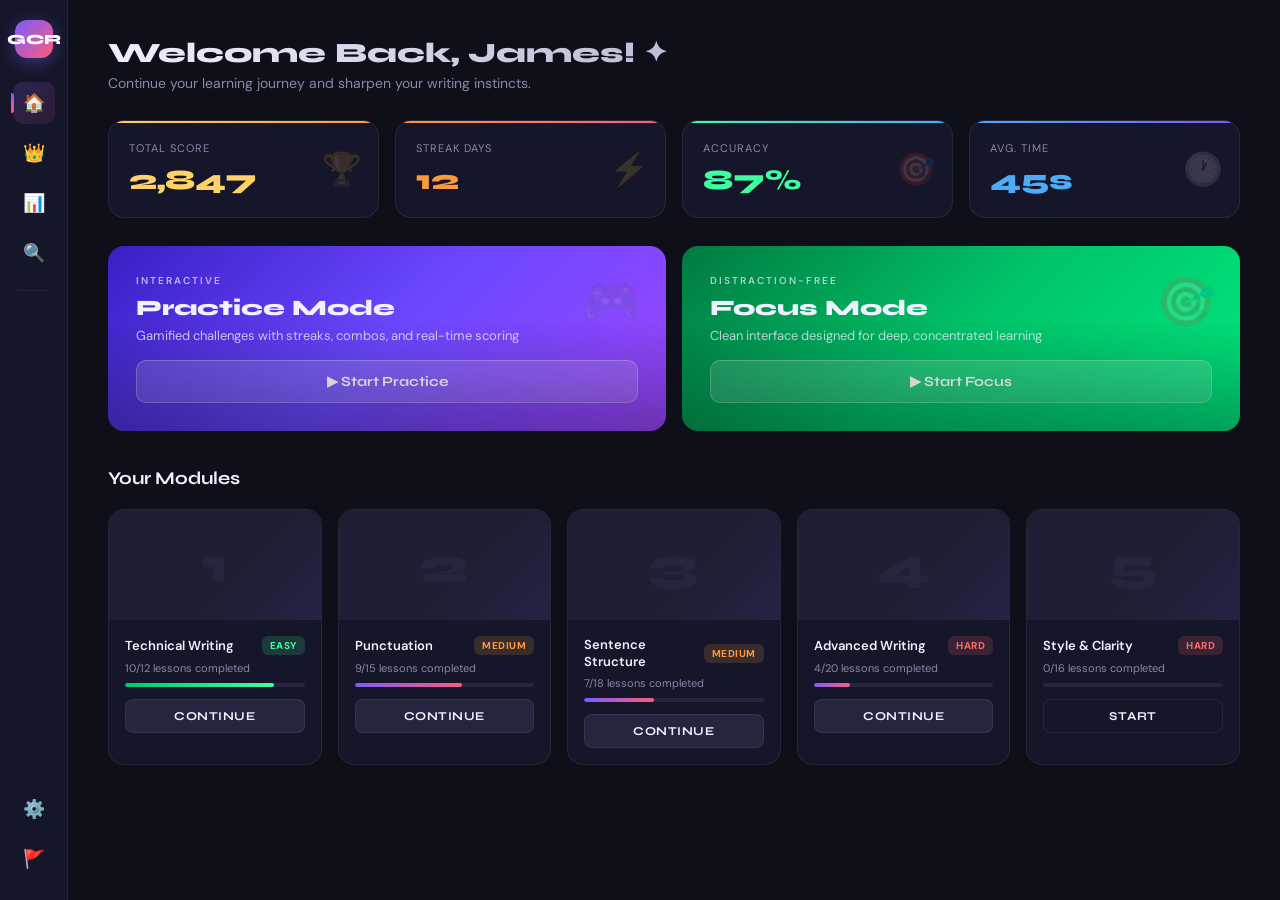
==== commit 5b9774ba: "Added matching card game in module 1" ====
--- a/index.html
+++ b/index.html
@@ -5,7 +5,7 @@
   <meta name="viewport" content="width=device-width, initial-scale=1.0">
   <title>Grammar Course Redesign</title>
   <link href="https://fonts.googleapis.com/css2?family=Syne:wght@400;600;700;800&family=DM+Sans:ital,wght@0,300;0,400;0,500;1,400&display=swap" rel="stylesheet">
-  <link rel="stylesheet" href="App.css">
+  <link rel="stylesheet" href="styles.css">
 </head>
 <body>
 
@@ -87,12 +87,12 @@
           <div class="module-thumb">1</div>
           <div class="module-info">
             <div class="module-name-row">
-              <span class="module-name">Grammar Basics</span>
+              <span class="module-name">Technical Writing</span>
               <span class="difficulty-badge badge-easy">Easy</span>
             </div>
             <div class="module-progress-text">10/12 lessons completed</div>
             <div class="progress-bar"><div class="progress-fill green" style="width:83%"></div></div>
-            <button class="module-btn" onclick="startGame('practice')">Continue</button>
+            <button class="module-btn" onclick="startMatchGame()">Continue</button>
           </div>
         </div>
 
@@ -441,6 +441,64 @@
   </main>
 </div>
 
+<!-- ══════════════════ MATCHING CARD GAME ══════════════════ -->
+<div id="matchgame" class="page">
+
+  <div class="game-header">
+    <button class="back-btn" onclick="showPage('dashboard')">← Back</button>
+    <div class="game-title">🃏 Term Match</div>
+    <div class="header-actions">
+      <button class="header-btn" onclick="showPage('leaderboard')">👑 Leaderboard</button>
+    </div>
+  </div>
+
+  <!-- HUD -->
+  <div class="mg-hud">
+    <div class="mg-hud-tile">
+      <div class="mg-hud-label">Matches</div>
+      <div class="mg-hud-value" id="mg-matches">0 / 8</div>
+    </div>
+    <div class="mg-hud-tile">
+      <div class="mg-hud-label">Moves</div>
+      <div class="mg-hud-value" id="mg-moves">0</div>
+    </div>
+    <div class="mg-hud-tile">
+      <div class="mg-hud-label">Score</div>
+      <div class="mg-hud-value" id="mg-score">0</div>
+    </div>
+    <div class="mg-hud-tile">
+      <div class="mg-hud-label">Time</div>
+      <div class="mg-hud-value" id="mg-timer">0:00</div>
+    </div>
+    <div class="mg-hud-tile mg-streak-tile">
+      <div class="mg-hud-label">Streak</div>
+      <div class="mg-hud-value" id="mg-streak">0 🔥</div>
+    </div>
+  </div>
+
+  <!-- Round info -->
+  <div class="mg-round-info">
+    <div class="mg-round-title" id="mg-round-title">Round 1 — Core Concepts</div>
+    <div class="mg-round-desc">Match each technical writing term to its correct definition</div>
+  </div>
+
+  <!-- Card Grid -->
+  <div class="mg-board" id="mg-board">
+    <!-- Cards injected by JS -->
+  </div>
+
+  <!-- Round transition overlay -->
+  <div class="mg-round-overlay" id="mg-round-overlay">
+    <div class="mg-round-overlay-card">
+      <div class="mg-round-overlay-icon" id="mg-overlay-icon">🎯</div>
+      <div class="mg-round-overlay-title" id="mg-overlay-title">Round Complete!</div>
+      <div class="mg-round-overlay-stats" id="mg-overlay-stats"></div>
+      <button class="mg-round-overlay-btn" id="mg-overlay-btn">Next Round →</button>
+    </div>
+  </div>
+
+</div>
+
 <!-- ══════════════════ RESULTS ══════════════════ -->
 <div id="results" class="page">
   <div class="results-card">
@@ -488,6 +546,6 @@
   <span id="toast-msg">Message</span>
 </div>
 
-<script src="App.js"></script>
+<script src="script.js"></script>
 </body>
 </html>
--- a/styles.css
+++ b/styles.css
@@ -0,0 +1,1720 @@
+/* ══════════════════════════════════════
+   GCR — Grammar Correction Realm
+   styles.css
+══════════════════════════════════════ */
+
+:root {
+  --bg: #0f0f1a;
+  --surface: #16162a;
+  --surface2: #1e1e35;
+  --surface3: #252540;
+  --border: rgba(255,255,255,0.07);
+  --text: #f0f0ff;
+  --text-muted: #8888aa;
+  --text-dim: #555577;
+  --accent: #7c5cfc;
+  --accent2: #fc5c7d;
+  --green: #3effa0;
+  --green-dark: #00c96e;
+  --yellow: #ffd166;
+  --orange: #ff9a3c;
+  --blue: #4dabf7;
+  --red: #ff6b6b;
+  --gold: #ffd700;
+  --silver: #c0c0c0;
+  --bronze: #cd7f32;
+  --nav-w: 68px;
+  --radius: 16px;
+  --radius-sm: 10px;
+  --shadow: 0 8px 32px rgba(0,0,0,0.4);
+}
+
+* { margin: 0; padding: 0; box-sizing: border-box; }
+
+body {
+  font-family: 'DM Sans', sans-serif;
+  background: var(--bg);
+  color: var(--text);
+  min-height: 100vh;
+  overflow-x: hidden;
+}
+
+/* ── SCROLLBAR ── */
+::-webkit-scrollbar { width: 6px; }
+::-webkit-scrollbar-track { background: var(--surface); }
+::-webkit-scrollbar-thumb { background: var(--surface3); border-radius: 3px; }
+
+/* ── PAGES ── */
+.page { display: none; min-height: 100vh; }
+.page.active { display: flex; }
+
+/* ══════════════════════════════════════
+   SIDEBAR
+══════════════════════════════════════ */
+.sidebar {
+  width: var(--nav-w);
+  background: var(--surface);
+  border-right: 1px solid var(--border);
+  display: flex;
+  flex-direction: column;
+  align-items: center;
+  padding: 20px 0;
+  gap: 8px;
+  position: fixed;
+  top: 0; left: 0; bottom: 0;
+  z-index: 100;
+}
+
+.sidebar-logo {
+  width: 38px; height: 38px;
+  background: linear-gradient(135deg, var(--accent), var(--accent2));
+  border-radius: 12px;
+  display: flex; align-items: center; justify-content: center;
+  font-family: 'Syne', sans-serif;
+  font-weight: 800; font-size: 14px;
+  color: #fff;
+  margin-bottom: 16px;
+  box-shadow: 0 4px 16px rgba(124,92,252,0.4);
+  cursor: pointer;
+}
+
+.sidebar-divider {
+  width: 32px; height: 1px;
+  background: var(--border);
+  margin: 8px 0;
+}
+
+.nav-icon {
+  width: 42px; height: 42px;
+  border-radius: var(--radius-sm);
+  display: flex; align-items: center; justify-content: center;
+  cursor: pointer;
+  color: var(--text-dim);
+  transition: all 0.2s;
+  font-size: 18px;
+  position: relative;
+}
+.nav-icon:hover { background: var(--surface2); color: var(--text-muted); }
+.nav-icon.active { background: linear-gradient(135deg, rgba(124,92,252,0.2), rgba(252,92,125,0.1)); color: var(--accent); }
+.nav-icon.active::before {
+  content: '';
+  position: absolute;
+  left: -2px; top: 50%; transform: translateY(-50%);
+  width: 3px; height: 20px;
+  background: linear-gradient(var(--accent), var(--accent2));
+  border-radius: 0 3px 3px 0;
+}
+
+/* ══════════════════════════════════════
+   DASHBOARD
+══════════════════════════════════════ */
+#dashboard { flex-direction: row; }
+
+.main-content {
+  margin-left: var(--nav-w);
+  flex: 1;
+  padding: 36px 40px;
+  overflow-y: auto;
+}
+
+.welcome-header { margin-bottom: 28px; }
+.welcome-header h1 {
+  font-family: 'Syne', sans-serif;
+  font-size: 28px; font-weight: 800;
+  background: linear-gradient(135deg, var(--text), var(--text-muted));
+  -webkit-background-clip: text; -webkit-text-fill-color: transparent;
+}
+.welcome-header p { color: var(--text-muted); margin-top: 4px; font-size: 14px; }
+
+/* Stats row */
+.stats-row {
+  display: grid;
+  grid-template-columns: repeat(4, 1fr);
+  gap: 16px;
+  margin-bottom: 28px;
+}
+
+.stat-card {
+  background: var(--surface);
+  border: 1px solid var(--border);
+  border-radius: var(--radius);
+  padding: 20px;
+  display: flex;
+  flex-direction: column;
+  gap: 8px;
+  position: relative;
+  overflow: hidden;
+  transition: transform 0.2s, box-shadow 0.2s;
+}
+.stat-card:hover { transform: translateY(-2px); box-shadow: var(--shadow); }
+.stat-card::before {
+  content: '';
+  position: absolute;
+  top: 0; left: 0; right: 0;
+  height: 2px;
+}
+.stat-card:nth-child(1)::before { background: linear-gradient(90deg, var(--yellow), var(--orange)); }
+.stat-card:nth-child(2)::before { background: linear-gradient(90deg, var(--orange), var(--accent2)); }
+.stat-card:nth-child(3)::before { background: linear-gradient(90deg, var(--green), var(--blue)); }
+.stat-card:nth-child(4)::before { background: linear-gradient(90deg, var(--blue), var(--accent)); }
+
+.stat-label { font-size: 11px; text-transform: uppercase; letter-spacing: 1px; color: var(--text-muted); }
+.stat-value { font-family: 'Syne', sans-serif; font-size: 28px; font-weight: 800; }
+.stat-card:nth-child(1) .stat-value { color: var(--yellow); }
+.stat-card:nth-child(2) .stat-value { color: var(--orange); }
+.stat-card:nth-child(3) .stat-value { color: var(--green); }
+.stat-card:nth-child(4) .stat-value { color: var(--blue); }
+.stat-icon {
+  position: absolute;
+  right: 16px; top: 50%; transform: translateY(-50%);
+  font-size: 32px; opacity: 0.15;
+}
+
+/* Mode cards */
+.mode-row {
+  display: grid;
+  grid-template-columns: 1fr 1fr;
+  gap: 16px;
+  margin-bottom: 36px;
+}
+
+.mode-card {
+  border-radius: var(--radius);
+  padding: 28px;
+  position: relative;
+  overflow: hidden;
+  cursor: pointer;
+  transition: transform 0.2s, box-shadow 0.3s;
+  min-height: 180px;
+  display: flex;
+  flex-direction: column;
+  justify-content: space-between;
+}
+.mode-card:hover { transform: translateY(-3px); box-shadow: 0 16px 48px rgba(0,0,0,0.5); }
+.mode-card::after {
+  content: '';
+  position: absolute;
+  inset: 0;
+  background: linear-gradient(to bottom, transparent 40%, rgba(0,0,0,0.3));
+  pointer-events: none;
+}
+
+.mode-card.practice {
+  background: linear-gradient(135deg, #3a1fc4 0%, #6c47ff 50%, #9c47ff 100%);
+}
+.mode-card.focus {
+  background: linear-gradient(135deg, #007a40 0%, #00c46a 50%, #00e880 100%);
+}
+
+.mode-card-label {
+  font-size: 10px; font-weight: 600;
+  text-transform: uppercase; letter-spacing: 2px;
+  opacity: 0.7; margin-bottom: 8px;
+}
+.mode-card h2 { font-family: 'Syne', sans-serif; font-size: 22px; font-weight: 800; }
+.mode-card p { font-size: 13px; opacity: 0.8; margin-top: 6px; }
+
+.mode-card-icon {
+  position: absolute;
+  right: 24px; top: 24px;
+  font-size: 48px; opacity: 0.15;
+}
+
+.mode-btn {
+  background: rgba(255,255,255,0.15);
+  backdrop-filter: blur(10px);
+  border: 1px solid rgba(255,255,255,0.25);
+  color: #fff;
+  padding: 12px 24px;
+  border-radius: 10px;
+  font-family: 'Syne', sans-serif;
+  font-size: 14px; font-weight: 700;
+  cursor: pointer;
+  transition: all 0.2s;
+  text-align: center;
+  width: 100%;
+  margin-top: 16px;
+}
+.mode-btn:hover { background: rgba(255,255,255,0.25); transform: translateY(-1px); }
+
+/* Modules */
+.modules-section h2 {
+  font-family: 'Syne', sans-serif;
+  font-size: 18px; font-weight: 700;
+  margin-bottom: 20px;
+  color: var(--text);
+}
+
+.modules-grid {
+  display: grid;
+  grid-template-columns: repeat(5, 1fr);
+  gap: 16px;
+}
+
+.module-card {
+  background: var(--surface);
+  border: 1px solid var(--border);
+  border-radius: var(--radius);
+  overflow: hidden;
+  transition: transform 0.2s, box-shadow 0.2s;
+  cursor: pointer;
+}
+.module-card:hover { transform: translateY(-3px); box-shadow: var(--shadow); }
+
+.module-thumb {
+  height: 110px;
+  background: var(--surface2);
+  display: flex; align-items: center; justify-content: center;
+  font-family: 'Syne', sans-serif;
+  font-size: 48px; font-weight: 800;
+  color: var(--surface3);
+  position: relative;
+  overflow: hidden;
+}
+.module-thumb::after {
+  content: '';
+  position: absolute;
+  inset: 0;
+  background: linear-gradient(135deg, transparent 60%, rgba(124,92,252,0.08));
+}
+
+.module-info { padding: 16px; }
+.module-name-row {
+  display: flex; align-items: center; justify-content: space-between;
+  margin-bottom: 6px;
+}
+.module-name { font-size: 13px; font-weight: 600; }
+.difficulty-badge {
+  font-size: 10px; font-weight: 700;
+  padding: 3px 8px;
+  border-radius: 6px;
+  text-transform: uppercase;
+  letter-spacing: 0.5px;
+}
+.badge-easy   { background: rgba(62,255,160,0.15); color: var(--green); }
+.badge-medium { background: rgba(255,166,60,0.15);  color: var(--orange); }
+.badge-hard   { background: rgba(255,107,107,0.15); color: var(--red); }
+
+.module-progress-text { font-size: 11px; color: var(--text-muted); margin-bottom: 8px; }
+
+.progress-bar {
+  height: 4px;
+  background: var(--surface3);
+  border-radius: 2px;
+  margin-bottom: 12px;
+  overflow: hidden;
+}
+.progress-fill {
+  height: 100%;
+  border-radius: 2px;
+  background: linear-gradient(90deg, var(--accent), var(--accent2));
+  transition: width 0.5s ease;
+}
+.progress-fill.green { background: linear-gradient(90deg, var(--green-dark), var(--green)); }
+
+.module-btn {
+  width: 100%;
+  background: var(--surface3);
+  border: 1px solid var(--border);
+  color: var(--text);
+  padding: 9px;
+  border-radius: 8px;
+  font-family: 'Syne', sans-serif;
+  font-size: 12px; font-weight: 700;
+  cursor: pointer;
+  transition: all 0.2s;
+  text-transform: uppercase;
+  letter-spacing: 0.5px;
+}
+.module-btn:hover { background: var(--accent); border-color: var(--accent); color: #fff; }
+.module-btn.start { background: transparent; border-color: var(--border); }
+
+/* ══════════════════════════════════════
+   SHARED GAME HEADER
+══════════════════════════════════════ */
+.game-header {
+  display: flex;
+  align-items: center;
+  justify-content: space-between;
+  padding: 16px 28px;
+  background: var(--surface);
+  border-bottom: 1px solid var(--border);
+  backdrop-filter: blur(20px);
+  position: sticky; top: 0; z-index: 50;
+}
+
+.back-btn {
+  display: flex; align-items: center; gap: 8px;
+  background: none; border: 1px solid var(--border);
+  color: var(--text-muted); padding: 8px 16px;
+  border-radius: 8px; cursor: pointer;
+  font-family: 'DM Sans', sans-serif;
+  font-size: 13px; font-weight: 500;
+  transition: all 0.2s;
+}
+.back-btn:hover { border-color: var(--accent); color: var(--accent); }
+
+.game-title {
+  font-family: 'Syne', sans-serif;
+  font-size: 16px; font-weight: 800;
+  letter-spacing: 3px;
+  text-transform: uppercase;
+  background: linear-gradient(135deg, var(--accent), var(--accent2));
+  -webkit-background-clip: text; -webkit-text-fill-color: transparent;
+}
+
+.header-actions { display: flex; align-items: center; gap: 12px; }
+.header-btn {
+  background: none; border: 1px solid var(--border);
+  color: var(--text-muted); padding: 8px 16px;
+  border-radius: 8px; cursor: pointer;
+  font-size: 13px; font-weight: 500;
+  transition: all 0.2s;
+}
+.header-btn:hover { border-color: var(--accent); color: var(--accent); }
+
+/* ══════════════════════════════════════
+   PRACTICE MODE
+══════════════════════════════════════ */
+#practice {
+  flex-direction: column;
+  min-height: 100vh;
+  background: linear-gradient(135deg, #0f0f1a 0%, #1a0f2e 50%, #0f0f1a 100%);
+}
+
+/* Score bar */
+.score-bar {
+  display: grid;
+  grid-template-columns: repeat(4, 1fr);
+  gap: 16px;
+  padding: 20px 28px;
+}
+
+.score-tile {
+  border-radius: var(--radius);
+  padding: 18px 20px;
+  display: flex;
+  align-items: center;
+  justify-content: space-between;
+  position: relative;
+  overflow: hidden;
+}
+.score-tile::before {
+  content: '';
+  position: absolute;
+  top: -30px; right: -30px;
+  width: 80px; height: 80px;
+  border-radius: 50%;
+  background: rgba(255,255,255,0.06);
+}
+.score-tile.s1 { background: linear-gradient(135deg, #c8960a, #f0b429); }
+.score-tile.s2 { background: linear-gradient(135deg, #c45000, #ff7a00); }
+.score-tile.s3 { background: linear-gradient(135deg, #007a40, #00c46a); }
+.score-tile.s4 { background: linear-gradient(135deg, #1a5fb4, #4dabf7); }
+
+.score-tile-info { }
+.score-tile-label { font-size: 11px; opacity: 0.8; text-transform: uppercase; letter-spacing: 1px; }
+.score-tile-value { font-family: 'Syne', sans-serif; font-size: 32px; font-weight: 800; line-height: 1.1; }
+.score-tile-icon { font-size: 28px; opacity: 0.4; }
+
+.timer-bar-container {
+  margin-top: 6px;
+  height: 4px;
+  background: rgba(0,0,0,0.3);
+  border-radius: 2px;
+  overflow: hidden;
+}
+.timer-bar-fill {
+  height: 100%;
+  background: rgba(255,255,255,0.6);
+  border-radius: 2px;
+  transition: width 1s linear;
+}
+
+/* Question card */
+.question-area {
+  flex: 1;
+  padding: 8px 28px 28px;
+  display: flex;
+  flex-direction: column;
+  gap: 16px;
+  max-width: 900px;
+  margin: 0 auto;
+  width: 100%;
+}
+
+.question-card {
+  background: var(--surface);
+  border: 1px solid var(--border);
+  border-radius: var(--radius);
+  padding: 28px;
+  animation: slideUp 0.3s ease;
+}
+
+@keyframes slideUp {
+  from { opacity: 0; transform: translateY(16px); }
+  to   { opacity: 1; transform: translateY(0); }
+}
+
+.question-meta {
+  display: flex;
+  align-items: center;
+  justify-content: space-between;
+  margin-bottom: 20px;
+}
+
+.question-counter {
+  background: linear-gradient(135deg, rgba(124,92,252,0.2), rgba(252,92,125,0.1));
+  border: 1px solid rgba(124,92,252,0.3);
+  color: var(--accent);
+  padding: 6px 14px;
+  border-radius: 8px;
+  font-size: 12px; font-weight: 600;
+  letter-spacing: 0.5px;
+}
+
+.error-type-badge {
+  background: var(--surface2);
+  border: 1px solid var(--border);
+  color: var(--text-muted);
+  padding: 6px 14px;
+  border-radius: 8px;
+  font-size: 12px;
+}
+
+.question-prompt {
+  font-size: 13px;
+  color: var(--text-muted);
+  margin-bottom: 12px;
+  text-transform: uppercase;
+  letter-spacing: 1px;
+  font-weight: 600;
+}
+
+.sentence-box {
+  background: var(--surface2);
+  border: 1px solid var(--border);
+  border-radius: var(--radius-sm);
+  padding: 20px;
+  font-size: 15px;
+  line-height: 1.7;
+  color: var(--text);
+  border-left: 3px solid var(--accent);
+}
+
+.answer-label {
+  font-size: 13px;
+  color: var(--text-muted);
+  text-transform: uppercase;
+  letter-spacing: 1px;
+  font-weight: 600;
+  margin-bottom: 10px;
+}
+
+.answer-textarea {
+  width: 100%;
+  background: var(--surface2);
+  border: 1px solid var(--border);
+  border-radius: var(--radius-sm);
+  padding: 16px;
+  color: var(--text);
+  font-family: 'DM Sans', sans-serif;
+  font-size: 14px;
+  resize: none;
+  height: 110px;
+  outline: none;
+  transition: border-color 0.2s;
+}
+.answer-textarea:focus { border-color: var(--accent); }
+.answer-textarea::placeholder { color: var(--text-dim); }
+
+.action-row { display: flex; gap: 12px; }
+
+.btn-clear {
+  flex: 1;
+  background: none;
+  border: 1px solid var(--border);
+  color: var(--text-muted);
+  padding: 14px;
+  border-radius: var(--radius-sm);
+  font-family: 'Syne', sans-serif;
+  font-size: 14px; font-weight: 700;
+  cursor: pointer;
+  transition: all 0.2s;
+  text-transform: uppercase;
+  letter-spacing: 0.5px;
+}
+.btn-clear:hover { border-color: var(--red); color: var(--red); }
+
+.btn-submit {
+  flex: 2;
+  background: linear-gradient(135deg, var(--accent), var(--accent2));
+  border: none;
+  color: #fff;
+  padding: 14px;
+  border-radius: var(--radius-sm);
+  font-family: 'Syne', sans-serif;
+  font-size: 14px; font-weight: 700;
+  cursor: pointer;
+  transition: all 0.2s;
+  text-transform: uppercase;
+  letter-spacing: 0.5px;
+}
+.btn-submit:hover { opacity: 0.9; transform: translateY(-1px); box-shadow: 0 8px 24px rgba(124,92,252,0.4); }
+.btn-submit:disabled { opacity: 0.4; cursor: not-allowed; transform: none; }
+
+/* ══════════════════════════════════════
+   FEEDBACK OVERLAY
+══════════════════════════════════════ */
+.feedback-overlay {
+  position: fixed; inset: 0;
+  background: rgba(0,0,0,0.7);
+  backdrop-filter: blur(8px);
+  display: none;
+  align-items: center;
+  justify-content: center;
+  z-index: 200;
+}
+.feedback-overlay.show { display: flex; }
+
+.feedback-card {
+  background: var(--surface);
+  border-radius: 20px;
+  padding: 40px;
+  max-width: 500px;
+  width: 90%;
+  text-align: center;
+  animation: popIn 0.3s cubic-bezier(0.34, 1.56, 0.64, 1);
+  position: relative;
+  overflow: hidden;
+}
+
+@keyframes popIn {
+  from { opacity: 0; transform: scale(0.85); }
+  to   { opacity: 1; transform: scale(1); }
+}
+
+.feedback-card::before {
+  content: '';
+  position: absolute;
+  top: 0; left: 0; right: 0;
+  height: 4px;
+}
+.feedback-card.correct::before { background: linear-gradient(90deg, var(--green-dark), var(--green)); }
+.feedback-card.wrong::before   { background: linear-gradient(90deg, var(--red), var(--accent2)); }
+
+.feedback-icon { font-size: 56px; margin-bottom: 16px; }
+.feedback-title {
+  font-family: 'Syne', sans-serif;
+  font-size: 24px; font-weight: 800;
+  margin-bottom: 8px;
+}
+.feedback-card.correct .feedback-title { color: var(--green); }
+.feedback-card.wrong .feedback-title   { color: var(--red); }
+
+.feedback-points {
+  font-family: 'Syne', sans-serif;
+  font-size: 20px; font-weight: 700;
+  color: var(--yellow);
+  margin-bottom: 12px;
+}
+.feedback-reason {
+  color: var(--text-muted);
+  font-size: 14px;
+  line-height: 1.6;
+  background: var(--surface2);
+  padding: 16px;
+  border-radius: var(--radius-sm);
+  margin-bottom: 20px;
+  text-align: left;
+  border-left: 3px solid var(--accent);
+}
+
+.btn-next {
+  background: linear-gradient(135deg, var(--accent), var(--accent2));
+  border: none;
+  color: #fff;
+  padding: 14px 40px;
+  border-radius: var(--radius-sm);
+  font-family: 'Syne', sans-serif;
+  font-size: 14px; font-weight: 700;
+  cursor: pointer;
+  transition: all 0.2s;
+  text-transform: uppercase;
+  letter-spacing: 1px;
+}
+.btn-next:hover { opacity: 0.9; transform: translateY(-1px); }
+
+/* ══════════════════════════════════════
+   FOCUS MODE
+══════════════════════════════════════ */
+#focus {
+  flex-direction: column;
+  background: #fafafa;
+  color: #1a1a2e;
+}
+
+#focus .game-header  { background: #fff; border-bottom: 1px solid #e8e8f0; }
+#focus .back-btn     { border-color: #e8e8f0; color: #666; }
+#focus .back-btn:hover { border-color: #00c46a; color: #00c46a; }
+#focus .game-title {
+  font-family: 'Syne', sans-serif;
+  font-size: 13px; font-weight: 700;
+  letter-spacing: 2px;
+  color: #888;
+  background: none;
+  -webkit-text-fill-color: unset;
+}
+
+.focus-content {
+  flex: 1;
+  display: flex;
+  flex-direction: column;
+  align-items: center;
+  justify-content: center;
+  padding: 40px 24px;
+}
+
+.focus-question-header {
+  width: 100%;
+  max-width: 700px;
+  display: flex;
+  align-items: center;
+  justify-content: space-between;
+  margin-bottom: 8px;
+}
+.focus-q-meta  { font-size: 13px; color: #888; font-weight: 600; }
+.focus-q-type  { font-family: 'Syne', sans-serif; font-size: 15px; font-weight: 800; color: #1a1a2e; }
+.focus-timer   { display: flex; align-items: center; gap: 6px; font-size: 14px; font-weight: 600; color: #444; }
+
+.focus-card {
+  background: #fff;
+  border-radius: 16px;
+  padding: 32px;
+  width: 100%;
+  max-width: 700px;
+  box-shadow: 0 2px 20px rgba(0,0,0,0.06);
+  margin-bottom: 20px;
+}
+
+.focus-situation-label {
+  font-size: 11px; font-weight: 700;
+  text-transform: uppercase; letter-spacing: 2px;
+  color: #bbb;
+  margin-bottom: 12px;
+}
+
+.focus-sentence { font-size: 15px; line-height: 1.75; color: #2a2a3a; }
+
+.focus-answer-section { width: 100%; max-width: 700px; }
+.focus-answer-label {
+  font-size: 12px; font-weight: 700;
+  text-transform: uppercase; letter-spacing: 2px;
+  color: #bbb;
+  margin-bottom: 8px;
+}
+.focus-textarea {
+  width: 100%;
+  background: #f8f8fc;
+  border: 1.5px solid #e8e8f0;
+  border-radius: 12px;
+  padding: 16px;
+  color: #1a1a2e;
+  font-family: 'DM Sans', sans-serif;
+  font-size: 14px;
+  resize: none;
+  height: 100px;
+  outline: none;
+  transition: border-color 0.2s;
+  margin-bottom: 14px;
+}
+.focus-textarea:focus { border-color: #00c46a; }
+
+.focus-actions { display: flex; gap: 12px; }
+.focus-btn-clear {
+  flex: 1;
+  background: none;
+  border: 1.5px solid #e8e8f0;
+  color: #888;
+  padding: 13px;
+  border-radius: 10px;
+  font-family: 'Syne', sans-serif;
+  font-size: 13px; font-weight: 700;
+  cursor: pointer;
+  transition: all 0.2s;
+}
+.focus-btn-clear:hover { border-color: #ff6b6b; color: #ff6b6b; }
+.focus-btn-submit {
+  flex: 2;
+  background: #1a1a2e;
+  border: none;
+  color: #fff;
+  padding: 13px;
+  border-radius: 10px;
+  font-family: 'Syne', sans-serif;
+  font-size: 13px; font-weight: 700;
+  cursor: pointer;
+  transition: all 0.2s;
+}
+.focus-btn-submit:hover { background: #2d2d50; }
+
+.focus-score { text-align: center; margin-top: 16px; font-size: 13px; color: #aaa; }
+.focus-score span { font-weight: 700; color: #1a1a2e; }
+
+/* Focus feedback overrides */
+#focus .feedback-card { background: #fff; color: #1a1a2e; }
+#focus .feedback-card.correct .feedback-title { color: #00c46a; }
+#focus .feedback-card.wrong .feedback-title   { color: #ff6b6b; }
+#focus .feedback-reason { background: #f8f8fc; border-left-color: #00c46a; color: #444; }
+#focus .btn-next        { background: #1a1a2e; }
+#focus .btn-next:hover  { background: #2d2d50; }
+
+/* ══════════════════════════════════════
+   LEADERBOARD
+══════════════════════════════════════ */
+#leaderboard { flex-direction: row; background: var(--bg); }
+
+.lb-main {
+  margin-left: var(--nav-w);
+  flex: 1;
+  padding: 36px 40px;
+  overflow-y: auto;
+}
+
+.lb-header { margin-bottom: 32px; text-align: center; }
+.lb-trophy { font-size: 48px; margin-bottom: 8px; }
+.lb-header h1 {
+  font-family: 'Syne', sans-serif;
+  font-size: 32px; font-weight: 800;
+  background: linear-gradient(135deg, var(--gold), var(--orange));
+  -webkit-background-clip: text; -webkit-text-fill-color: transparent;
+  margin-bottom: 4px;
+}
+.lb-header p { color: var(--text-muted); font-size: 14px; }
+
+/* Podium */
+.podium {
+  display: flex;
+  align-items: flex-end;
+  justify-content: center;
+  gap: 24px;
+  margin-bottom: 40px;
+}
+
+.podium-item {
+  display: flex;
+  flex-direction: column;
+  align-items: center;
+  gap: 8px;
+}
+
+.podium-avatar {
+  width: 64px; height: 64px;
+  border-radius: 50%;
+  display: flex; align-items: center; justify-content: center;
+  font-family: 'Syne', sans-serif;
+  font-size: 18px; font-weight: 800;
+  position: relative;
+}
+.podium-avatar.rank1 {
+  width: 80px; height: 80px; font-size: 22px;
+  background: linear-gradient(135deg, #f0b429, #ffd700);
+  color: #7a4a00;
+  box-shadow: 0 0 32px rgba(255,215,0,0.5);
+}
+.podium-avatar.rank2 { background: linear-gradient(135deg, #9aa0a6, #c0c0c0); color: #3a3a3a; }
+.podium-avatar.rank3 { background: linear-gradient(135deg, #a0522d, #cd7f32); color: #3a1a00; }
+
+.podium-crown { position: absolute; top: -14px; font-size: 18px; }
+
+.podium-rank-badge {
+  font-size: 10px; font-weight: 800;
+  padding: 3px 10px;
+  border-radius: 10px;
+  text-transform: uppercase;
+  letter-spacing: 1px;
+}
+.rank-badge-1 { background: rgba(255,215,0,0.2);   color: var(--gold);   border: 1px solid rgba(255,215,0,0.3); }
+.rank-badge-2 { background: rgba(192,192,192,0.15); color: var(--silver); border: 1px solid rgba(192,192,192,0.25); }
+.rank-badge-3 { background: rgba(205,127,50,0.15);  color: var(--bronze); border: 1px solid rgba(205,127,50,0.25); }
+
+.podium-name  { font-family: 'Syne', sans-serif; font-size: 14px; font-weight: 700; }
+.podium-score { font-size: 18px; font-weight: 800; color: var(--text-muted); font-family: 'Syne', sans-serif; }
+.podium-item.first .podium-score { font-size: 22px; color: var(--gold); }
+
+/* Leaderboard table */
+.lb-table-wrap {
+  background: var(--surface);
+  border: 1px solid var(--border);
+  border-radius: var(--radius);
+  overflow: hidden;
+}
+
+.lb-table-head {
+  display: grid;
+  grid-template-columns: 60px 1fr 100px 100px 100px;
+  padding: 14px 20px;
+  background: var(--surface2);
+  border-bottom: 1px solid var(--border);
+}
+.lb-th {
+  font-size: 11px; font-weight: 700;
+  text-transform: uppercase; letter-spacing: 1px;
+  color: var(--text-dim);
+}
+
+.lb-row {
+  display: grid;
+  grid-template-columns: 60px 1fr 100px 100px 100px;
+  padding: 16px 20px;
+  border-bottom: 1px solid var(--border);
+  align-items: center;
+  transition: background 0.15s;
+}
+.lb-row:last-child { border-bottom: none; }
+.lb-row:hover { background: var(--surface2); }
+.lb-row.you {
+  background: linear-gradient(90deg, rgba(124,92,252,0.08), transparent);
+  border-left: 3px solid var(--accent);
+}
+
+.lb-rank { font-family: 'Syne', sans-serif; font-size: 16px; font-weight: 800; color: var(--text-dim); }
+.lb-rank-icon { font-size: 20px; }
+
+.lb-player { display: flex; align-items: center; gap: 12px; }
+.lb-avatar {
+  width: 36px; height: 36px;
+  border-radius: 50%;
+  display: flex; align-items: center; justify-content: center;
+  font-family: 'Syne', sans-serif;
+  font-size: 12px; font-weight: 800;
+  background: var(--surface3);
+  color: var(--text-muted);
+  flex-shrink: 0;
+}
+.lb-avatar.av1 { background: linear-gradient(135deg, #f0b429, #ffd700); color: #7a4a00; }
+.lb-avatar.av2 { background: linear-gradient(135deg, #9aa0a6, #c0c0c0); color: #3a3a3a; }
+.lb-avatar.av3 { background: linear-gradient(135deg, #a0522d, #cd7f32); color: #3a1a00; }
+.lb-avatar.av4 { background: linear-gradient(135deg, var(--accent), var(--accent2)); color: #fff; }
+
+.lb-name-wrap { display: flex; flex-direction: column; }
+.lb-name { font-size: 14px; font-weight: 600; }
+.lb-you-badge {
+  font-size: 10px; font-weight: 700;
+  color: var(--accent); background: rgba(124,92,252,0.1);
+  padding: 2px 6px; border-radius: 4px;
+  width: fit-content;
+  margin-top: 2px;
+}
+
+.lb-score { font-family: 'Syne', sans-serif; font-size: 16px; font-weight: 800; color: var(--text); }
+
+.lb-accuracy-pill {
+  display: inline-block;
+  padding: 4px 12px;
+  border-radius: 20px;
+  font-size: 12px; font-weight: 700;
+}
+.acc-high { background: rgba(62,255,160,0.1);  color: var(--green); }
+.acc-mid  { background: rgba(255,166,60,0.1);  color: var(--orange); }
+
+.lb-streak { display: flex; align-items: center; gap: 6px; font-size: 13px; font-weight: 600; }
+
+/* ══════════════════════════════════════
+   RESULTS
+══════════════════════════════════════ */
+#results {
+  flex-direction: column;
+  align-items: center;
+  justify-content: center;
+  padding: 40px;
+  background: linear-gradient(135deg, var(--bg) 0%, #1a0f2e 100%);
+}
+
+.results-card {
+  background: var(--surface);
+  border: 1px solid var(--border);
+  border-radius: 24px;
+  padding: 48px;
+  max-width: 520px;
+  width: 100%;
+  text-align: center;
+}
+.results-icon { font-size: 64px; margin-bottom: 12px; }
+.results-title { font-family: 'Syne', sans-serif; font-size: 28px; font-weight: 800; margin-bottom: 4px; }
+.results-sub { color: var(--text-muted); margin-bottom: 28px; }
+
+.results-stats {
+  display: grid;
+  grid-template-columns: repeat(2, 1fr);
+  gap: 12px;
+  margin-bottom: 28px;
+}
+.result-stat { background: var(--surface2); border-radius: var(--radius-sm); padding: 16px; }
+.result-stat-label { font-size: 11px; color: var(--text-dim); text-transform: uppercase; letter-spacing: 1px; margin-bottom: 4px; }
+.result-stat-value { font-family: 'Syne', sans-serif; font-size: 24px; font-weight: 800; color: var(--accent); }
+
+.results-actions { display: flex; gap: 12px; }
+.btn-home {
+  flex: 1;
+  background: none; border: 1px solid var(--border);
+  color: var(--text-muted); padding: 13px;
+  border-radius: var(--radius-sm);
+  font-family: 'Syne', sans-serif;
+  font-size: 13px; font-weight: 700;
+  cursor: pointer; transition: all 0.2s;
+  text-transform: uppercase;
+}
+.btn-home:hover { border-color: var(--accent); color: var(--accent); }
+.btn-play-again {
+  flex: 2;
+  background: linear-gradient(135deg, var(--accent), var(--accent2));
+  border: none; color: #fff; padding: 13px;
+  border-radius: var(--radius-sm);
+  font-family: 'Syne', sans-serif;
+  font-size: 13px; font-weight: 700;
+  cursor: pointer; transition: all 0.2s;
+  text-transform: uppercase;
+}
+.btn-play-again:hover { opacity: 0.9; }
+
+/* ══════════════════════════════════════
+   TOAST
+══════════════════════════════════════ */
+.toast {
+  position: fixed;
+  bottom: 24px; right: 24px;
+  background: var(--surface);
+  border: 1px solid var(--border);
+  border-radius: var(--radius-sm);
+  padding: 14px 20px;
+  display: none;
+  align-items: center;
+  gap: 10px;
+  z-index: 1000;
+  animation: toastIn 0.3s ease;
+  box-shadow: var(--shadow);
+  font-size: 14px;
+}
+.toast.show { display: flex; }
+@keyframes toastIn {
+  from { opacity: 0; transform: translateY(8px); }
+  to   { opacity: 1; transform: translateY(0); }
+}
+
+/* ══════════════════════════════════════
+   PARTICLES
+══════════════════════════════════════ */
+.particles { position: fixed; pointer-events: none; z-index: 500; }
+.particle {
+  position: absolute;
+  width: 8px; height: 8px;
+  border-radius: 50%;
+  animation: burst 0.8s ease-out forwards;
+}
+@keyframes burst {
+  0%   { transform: translate(0,0) scale(1); opacity: 1; }
+  100% { transform: translate(var(--tx), var(--ty)) scale(0); opacity: 0; }
+}
+
+/* ══════════════════════════════════════
+   SENTENCE SURVIVAL — PRACTICE MODE
+══════════════════════════════════════ */
+
+/* HUD bar */
+.ss-hud {
+  display: grid;
+  grid-template-columns: 140px 1fr 140px;
+  gap: 16px;
+  padding: 16px 28px;
+  background: var(--surface);
+  border-bottom: 1px solid var(--border);
+  align-items: center;
+}
+
+.ss-hud-tile {
+  border-radius: var(--radius-sm);
+  padding: 12px 16px;
+  text-align: center;
+}
+.hud-score { background: linear-gradient(135deg, #c8960a, #f0b429); }
+.hud-lives { background: linear-gradient(135deg, #a01030, #e0304a); }
+.hud-timer { background: linear-gradient(135deg, #1a5fb4, #4dabf7); }
+
+.ss-hud-label { font-size: 10px; text-transform: uppercase; letter-spacing: 1px; opacity: 0.8; }
+.ss-hud-value { font-family: 'Syne', sans-serif; font-size: 22px; font-weight: 800; line-height: 1.2; }
+
+.ss-hud-center { text-align: center; }
+.ss-round-label {
+  font-family: 'Syne', sans-serif;
+  font-size: 13px; font-weight: 800;
+  text-transform: uppercase; letter-spacing: 2px;
+  color: var(--accent);
+  margin-bottom: 4px;
+}
+.ss-mission { font-size: 13px; color: var(--text-muted); margin-bottom: 8px; }
+.ss-mission strong { color: var(--accent2); }
+
+.ss-progress-track {
+  height: 6px;
+  background: var(--surface3);
+  border-radius: 3px;
+  overflow: hidden;
+  max-width: 300px;
+  margin: 0 auto;
+}
+.ss-progress-fill {
+  height: 100%;
+  background: linear-gradient(90deg, var(--accent), var(--accent2));
+  border-radius: 3px;
+  transition: width 0.4s ease;
+}
+
+.ss-correct-progress {
+  font-size: 12px; color: var(--text-muted);
+  font-weight: 600; letter-spacing: 0.5px;
+}
+
+/* Deck area */
+.ss-deck-area {
+  padding: 20px 28px 32px;
+  max-width: 1100px;
+  margin: 0 auto;
+  width: 100%;
+}
+
+.ss-deck-header {
+  display: flex;
+  align-items: center;
+  justify-content: space-between;
+  margin-bottom: 16px;
+}
+.ss-deck-count {
+  font-size: 13px; color: var(--text-muted); font-weight: 600;
+}
+.ss-selected-count {
+  font-family: 'Syne', sans-serif;
+  font-size: 13px; font-weight: 800;
+  color: var(--accent);
+  background: rgba(124,92,252,0.12);
+  border: 1px solid rgba(124,92,252,0.25);
+  padding: 4px 12px;
+  border-radius: 20px;
+}
+
+/* Card grid */
+.ss-card-grid {
+  display: grid;
+  grid-template-columns: repeat(2, 1fr);
+  gap: 12px;
+  margin-bottom: 20px;
+}
+
+.ss-sentence-card {
+  background: var(--surface);
+  border: 2px solid var(--border);
+  border-radius: var(--radius);
+  padding: 18px 20px;
+  cursor: pointer;
+  transition: all 0.2s;
+  display: flex;
+  align-items: flex-start;
+  gap: 14px;
+  position: relative;
+  overflow: hidden;
+  animation: cardAppear 0.3s ease both;
+}
+.ss-sentence-card:nth-child(1)  { animation-delay: 0.03s; }
+.ss-sentence-card:nth-child(2)  { animation-delay: 0.06s; }
+.ss-sentence-card:nth-child(3)  { animation-delay: 0.09s; }
+.ss-sentence-card:nth-child(4)  { animation-delay: 0.12s; }
+.ss-sentence-card:nth-child(5)  { animation-delay: 0.15s; }
+.ss-sentence-card:nth-child(6)  { animation-delay: 0.18s; }
+.ss-sentence-card:nth-child(7)  { animation-delay: 0.21s; }
+.ss-sentence-card:nth-child(8)  { animation-delay: 0.24s; }
+.ss-sentence-card:nth-child(9)  { animation-delay: 0.27s; }
+.ss-sentence-card:nth-child(10) { animation-delay: 0.30s; }
+
+@keyframes cardAppear {
+  from { opacity: 0; transform: translateY(12px); }
+  to   { opacity: 1; transform: translateY(0); }
+}
+
+.ss-sentence-card:hover {
+  border-color: rgba(124,92,252,0.4);
+  background: var(--surface2);
+  transform: translateY(-2px);
+  box-shadow: 0 6px 20px rgba(0,0,0,0.3);
+}
+
+/* Selected state */
+.ss-sentence-card.selected {
+  border-color: var(--accent2);
+  background: rgba(252,92,125,0.08);
+}
+.ss-sentence-card.selected .ss-card-num {
+  background: var(--accent2);
+  color: #fff;
+}
+
+/* Correct / Wrong reveal states */
+.ss-sentence-card.reveal-correct {
+  border-color: var(--green);
+  background: rgba(62,255,160,0.07);
+  cursor: default;
+  pointer-events: none;
+}
+.ss-sentence-card.reveal-wrong {
+  border-color: var(--red);
+  background: rgba(255,107,107,0.07);
+  cursor: default;
+  pointer-events: none;
+}
+.ss-sentence-card.reveal-neutral {
+  opacity: 0.45;
+  cursor: default;
+  pointer-events: none;
+}
+
+.ss-card-num {
+  min-width: 28px; height: 28px;
+  border-radius: 8px;
+  background: var(--surface3);
+  color: var(--text-muted);
+  display: flex; align-items: center; justify-content: center;
+  font-family: 'Syne', sans-serif;
+  font-size: 12px; font-weight: 800;
+  flex-shrink: 0;
+  transition: all 0.2s;
+}
+
+.ss-card-text {
+  font-size: 14px;
+  line-height: 1.65;
+  color: var(--text);
+  flex: 1;
+}
+
+.ss-card-check {
+  position: absolute;
+  top: 10px; right: 12px;
+  font-size: 16px;
+  opacity: 0;
+  transition: opacity 0.2s;
+}
+.ss-sentence-card.selected .ss-card-check { opacity: 1; }
+.ss-sentence-card.reveal-correct .ss-card-check,
+.ss-sentence-card.reveal-wrong .ss-card-check { opacity: 1; }
+
+/* Identify action row */
+.ss-identify-actions {
+  display: flex;
+  gap: 12px;
+  justify-content: flex-end;
+}
+
+.ss-btn-primary {
+  background: linear-gradient(135deg, var(--accent), var(--accent2));
+  border: none; color: #fff;
+  padding: 13px 28px;
+  border-radius: var(--radius-sm);
+  font-family: 'Syne', sans-serif;
+  font-size: 14px; font-weight: 700;
+  cursor: pointer;
+  transition: all 0.2s;
+  text-transform: uppercase;
+  letter-spacing: 0.5px;
+}
+.ss-btn-primary:hover { opacity: 0.9; transform: translateY(-1px); box-shadow: 0 8px 24px rgba(124,92,252,0.4); }
+.ss-btn-primary:disabled { opacity: 0.35; cursor: not-allowed; transform: none; box-shadow: none; }
+
+.ss-btn-secondary {
+  background: none;
+  border: 1px solid var(--border);
+  color: var(--text-muted);
+  padding: 13px 20px;
+  border-radius: var(--radius-sm);
+  font-family: 'Syne', sans-serif;
+  font-size: 14px; font-weight: 700;
+  cursor: pointer;
+  transition: all 0.2s;
+  text-transform: uppercase;
+}
+.ss-btn-secondary:hover { border-color: var(--red); color: var(--red); }
+
+/* ── Correction phase ── */
+.ss-correction-area {
+  padding: 24px 28px 32px;
+  max-width: 760px;
+  margin: 0 auto;
+  width: 100%;
+  display: flex;
+  flex-direction: column;
+  gap: 20px;
+}
+
+/* Flip card */
+.ss-flip-card {
+  perspective: 1200px;
+  height: 240px;
+}
+.ss-flip-inner {
+  position: relative;
+  width: 100%; height: 100%;
+  transform-style: preserve-3d;
+  transition: transform 0.6s cubic-bezier(0.4, 0, 0.2, 1);
+}
+.ss-flip-inner.flipped { transform: rotateY(180deg); }
+
+.ss-flip-front,
+.ss-flip-back {
+  position: absolute;
+  inset: 0;
+  backface-visibility: hidden;
+  -webkit-backface-visibility: hidden;
+  border-radius: var(--radius);
+  padding: 28px 32px;
+  display: flex;
+  flex-direction: column;
+  justify-content: center;
+}
+
+.ss-flip-front {
+  background: var(--surface);
+  border: 2px solid rgba(252,92,125,0.3);
+  gap: 12px;
+}
+.ss-flip-back {
+  background: var(--surface);
+  border: 2px solid rgba(62,255,160,0.3);
+  transform: rotateY(180deg);
+  gap: 10px;
+}
+.ss-flip-back.wrong-reveal {
+  border-color: rgba(255,107,107,0.4);
+}
+
+.ss-flip-tag {
+  font-family: 'Syne', sans-serif;
+  font-size: 11px; font-weight: 800;
+  text-transform: uppercase; letter-spacing: 2px;
+  color: var(--accent2);
+}
+.ss-flip-back .ss-flip-tag { color: var(--green); }
+.ss-flip-back.wrong-reveal .ss-flip-tag { color: var(--red); }
+
+.ss-flip-sentence {
+  font-size: 16px;
+  line-height: 1.7;
+  color: var(--text);
+  font-weight: 500;
+}
+
+.ss-flip-hint {
+  display: inline-block;
+  background: var(--surface2);
+  border: 1px solid var(--border);
+  color: var(--text-muted);
+  padding: 4px 12px;
+  border-radius: 6px;
+  font-size: 12px;
+  width: fit-content;
+}
+
+.ss-flip-cta {
+  font-size: 12px; color: var(--text-dim);
+  font-style: italic;
+}
+
+.ss-back-label {
+  font-size: 11px; font-weight: 700;
+  text-transform: uppercase; letter-spacing: 1px;
+  color: var(--text-dim);
+}
+.ss-back-answer {
+  font-size: 15px; line-height: 1.65;
+  color: var(--green);
+  font-weight: 600;
+}
+.ss-flip-back.wrong-reveal .ss-back-answer { color: var(--text); }
+.ss-back-explanation {
+  font-size: 13px; line-height: 1.6;
+  color: var(--text-muted);
+  background: var(--surface2);
+  padding: 10px 14px;
+  border-radius: 8px;
+  border-left: 3px solid var(--accent);
+}
+.ss-back-points {
+  font-family: 'Syne', sans-serif;
+  font-size: 18px; font-weight: 800;
+  color: var(--yellow);
+  align-self: flex-end;
+}
+
+/* Next button wrap */
+.ss-next-wrap {
+  display: flex;
+  justify-content: flex-end;
+}
+.ss-btn-next {
+  padding: 14px 40px;
+  font-size: 15px;
+}
+
+/* ══════════════════════════════════════
+   MATCHING CARD GAME
+══════════════════════════════════════ */
+#matchgame {
+  flex-direction: column;
+  align-items: center;
+  padding: 0 20px 40px;
+  overflow-y: auto;
+}
+
+.mg-hud {
+  display: flex;
+  gap: 12px;
+  width: 100%;
+  max-width: 960px;
+  margin: 16px auto 0;
+  flex-wrap: wrap;
+  justify-content: center;
+}
+
+.mg-hud-tile {
+  background: var(--surface);
+  border: 1px solid var(--border);
+  border-radius: var(--radius-sm);
+  padding: 12px 20px;
+  text-align: center;
+  flex: 1;
+  min-width: 100px;
+}
+
+.mg-hud-label {
+  font-size: 10px;
+  text-transform: uppercase;
+  letter-spacing: 1.5px;
+  color: var(--text-muted);
+  margin-bottom: 4px;
+}
+
+.mg-hud-value {
+  font-family: 'Syne', sans-serif;
+  font-size: 20px;
+  font-weight: 800;
+  color: var(--text);
+}
+
+.mg-hud-tile:nth-child(1) .mg-hud-value { color: var(--green); }
+.mg-hud-tile:nth-child(2) .mg-hud-value { color: var(--blue); }
+.mg-hud-tile:nth-child(3) .mg-hud-value { color: var(--yellow); }
+.mg-hud-tile:nth-child(4) .mg-hud-value { color: var(--accent); }
+.mg-streak-tile .mg-hud-value { color: var(--orange); }
+
+.mg-round-info {
+  text-align: center;
+  margin: 20px auto 16px;
+  max-width: 960px;
+}
+
+.mg-round-title {
+  font-family: 'Syne', sans-serif;
+  font-size: 18px;
+  font-weight: 700;
+  color: var(--text);
+  margin-bottom: 4px;
+}
+
+.mg-round-desc {
+  font-size: 13px;
+  color: var(--text-muted);
+}
+
+/* Card Board */
+.mg-board {
+  display: grid;
+  grid-template-columns: repeat(4, 1fr);
+  gap: 14px;
+  width: 100%;
+  max-width: 960px;
+  margin: 0 auto;
+}
+
+/* Individual Card */
+.mg-card {
+  perspective: 800px;
+  height: 160px;
+  cursor: pointer;
+  border-radius: var(--radius);
+  position: relative;
+}
+
+.mg-card-inner {
+  position: relative;
+  width: 100%;
+  height: 100%;
+  transform-style: preserve-3d;
+  transition: transform 0.5s cubic-bezier(0.4, 0, 0.2, 1);
+  border-radius: var(--radius);
+}
+
+.mg-card.flipped .mg-card-inner {
+  transform: rotateY(180deg);
+}
+
+.mg-card-front,
+.mg-card-back {
+  position: absolute;
+  inset: 0;
+  backface-visibility: hidden;
+  border-radius: var(--radius);
+  display: flex;
+  flex-direction: column;
+  align-items: center;
+  justify-content: center;
+  padding: 14px;
+  text-align: center;
+  overflow: hidden;
+}
+
+/* Card Back (face-down, visible by default) */
+.mg-card-back {
+  background: linear-gradient(145deg, var(--surface2) 0%, var(--surface3) 100%);
+  border: 2px solid var(--border);
+  z-index: 2;
+}
+
+.mg-card-back::before {
+  content: '';
+  position: absolute;
+  inset: 8px;
+  border: 1px dashed rgba(124,92,252,0.2);
+  border-radius: 10px;
+  pointer-events: none;
+}
+
+.mg-card-back-icon {
+  font-size: 32px;
+  opacity: 0.3;
+  margin-bottom: 4px;
+}
+
+.mg-card-back-label {
+  font-size: 10px;
+  text-transform: uppercase;
+  letter-spacing: 2px;
+  color: var(--text-dim);
+  font-weight: 600;
+}
+
+/* Card Front (face-up, hidden by default) */
+.mg-card-front {
+  background: var(--surface);
+  border: 2px solid var(--accent);
+  transform: rotateY(180deg);
+}
+
+.mg-card-front.card-term {
+  border-color: var(--accent);
+  background: linear-gradient(145deg, rgba(124,92,252,0.08), var(--surface));
+}
+
+.mg-card-front.card-def {
+  border-color: var(--green);
+  background: linear-gradient(145deg, rgba(62,255,160,0.06), var(--surface));
+}
+
+.mg-card-type-badge {
+  position: absolute;
+  top: 8px;
+  left: 10px;
+  font-size: 9px;
+  font-weight: 700;
+  text-transform: uppercase;
+  letter-spacing: 1px;
+  padding: 2px 8px;
+  border-radius: 6px;
+}
+
+.card-term .mg-card-type-badge {
+  background: rgba(124,92,252,0.2);
+  color: var(--accent);
+}
+
+.card-def .mg-card-type-badge {
+  background: rgba(62,255,160,0.15);
+  color: var(--green);
+}
+
+.mg-card-content {
+  font-size: 13px;
+  line-height: 1.45;
+  color: var(--text);
+  font-weight: 500;
+}
+
+.card-term .mg-card-content {
+  font-family: 'Syne', sans-serif;
+  font-size: 15px;
+  font-weight: 700;
+}
+
+/* Card States */
+.mg-card.matched .mg-card-inner {
+  transform: rotateY(180deg);
+}
+
+.mg-card.matched .mg-card-front {
+  border-color: var(--green) !important;
+  box-shadow: 0 0 20px rgba(62,255,160,0.15);
+}
+
+.mg-card.matched::after {
+  content: '✓';
+  position: absolute;
+  top: 6px;
+  right: 10px;
+  font-size: 16px;
+  color: var(--green);
+  z-index: 10;
+  font-weight: 700;
+}
+
+/* Wrong shake — uses margin so it doesn't break perspective/3D */
+.mg-card.wrong-shake {
+  animation: mgShake 0.5s ease-in-out;
+}
+
+@keyframes mgShake {
+  0%, 100% { margin-left: 0; }
+  15% { margin-left: -6px; }
+  30% { margin-left: 5px; }
+  45% { margin-left: -4px; }
+  60% { margin-left: 3px; }
+  75% { margin-left: -2px; }
+}
+
+.mg-card.flipped .mg-card-front {
+  box-shadow: 0 4px 20px rgba(124,92,252,0.2);
+}
+
+.mg-card.locked {
+  pointer-events: none;
+  opacity: 0.7;
+}
+
+/* Entrance animation — on the card (no transform, just opacity/scale via inner) */
+.mg-card {
+  animation: mgCardIn 0.4s ease forwards;
+}
+
+@keyframes mgCardIn {
+  from { opacity: 0; }
+  to { opacity: 1; }
+}
+
+/* Match sparkle */
+.mg-card.match-flash .mg-card-front {
+  animation: mgPulseGreen 0.6s ease;
+}
+
+@keyframes mgPulseGreen {
+  0% { box-shadow: 0 0 0 0 rgba(62,255,160,0.5); }
+  50% { box-shadow: 0 0 30px 8px rgba(62,255,160,0.25); }
+  100% { box-shadow: 0 0 20px rgba(62,255,160,0.15); }
+}
+
+/* Round overlay */
+.mg-round-overlay {
+  display: none;
+  position: fixed;
+  inset: 0;
+  background: rgba(15,15,26,0.85);
+  backdrop-filter: blur(8px);
+  z-index: 2000;
+  align-items: center;
+  justify-content: center;
+}
+
+.mg-round-overlay.show {
+  display: flex;
+}
+
+.mg-round-overlay-card {
+  background: var(--surface);
+  border: 1px solid var(--border);
+  border-radius: var(--radius);
+  padding: 40px 48px;
+  text-align: center;
+  max-width: 420px;
+  width: 90%;
+  box-shadow: 0 24px 64px rgba(0,0,0,0.5);
+  animation: mgOverlayIn 0.4s ease;
+}
+
+@keyframes mgOverlayIn {
+  from { opacity: 0; transform: scale(0.9) translateY(20px); }
+  to { opacity: 1; transform: scale(1) translateY(0); }
+}
+
+.mg-round-overlay-icon {
+  font-size: 48px;
+  margin-bottom: 12px;
+}
+
+.mg-round-overlay-title {
+  font-family: 'Syne', sans-serif;
+  font-size: 24px;
+  font-weight: 800;
+  margin-bottom: 16px;
+  background: linear-gradient(135deg, var(--green), var(--blue));
+  -webkit-background-clip: text;
+  -webkit-text-fill-color: transparent;
+}
+
+.mg-round-overlay-stats {
+  font-size: 14px;
+  color: var(--text-muted);
+  line-height: 1.8;
+  margin-bottom: 24px;
+}
+
+.mg-round-overlay-stats span {
+  color: var(--text);
+  font-weight: 600;
+}
+
+.mg-round-overlay-btn {
+  background: linear-gradient(135deg, var(--accent), var(--accent2));
+  border: none;
+  color: #fff;
+  padding: 14px 36px;
+  border-radius: var(--radius-sm);
+  font-family: 'Syne', sans-serif;
+  font-size: 15px;
+  font-weight: 700;
+  cursor: pointer;
+  transition: transform 0.2s, box-shadow 0.2s;
+}
+
+.mg-round-overlay-btn:hover {
+  transform: translateY(-2px);
+  box-shadow: 0 8px 24px rgba(124,92,252,0.4);
+}
+
+/* ══════════════════════════════════════
+   RESPONSIVE
+══════════════════════════════════════ */
+@media (max-width: 900px) {
+  .modules-grid { grid-template-columns: repeat(3, 1fr); }
+  .stats-row    { grid-template-columns: repeat(2, 1fr); }
+  .mg-board { grid-template-columns: repeat(4, 1fr); gap: 10px; }
+  .mg-card  { height: 140px; }
+}
+
+@media (max-width: 600px) {
+  .mg-board { grid-template-columns: repeat(2, 1fr); }
+  .mg-card  { height: 130px; }
+}
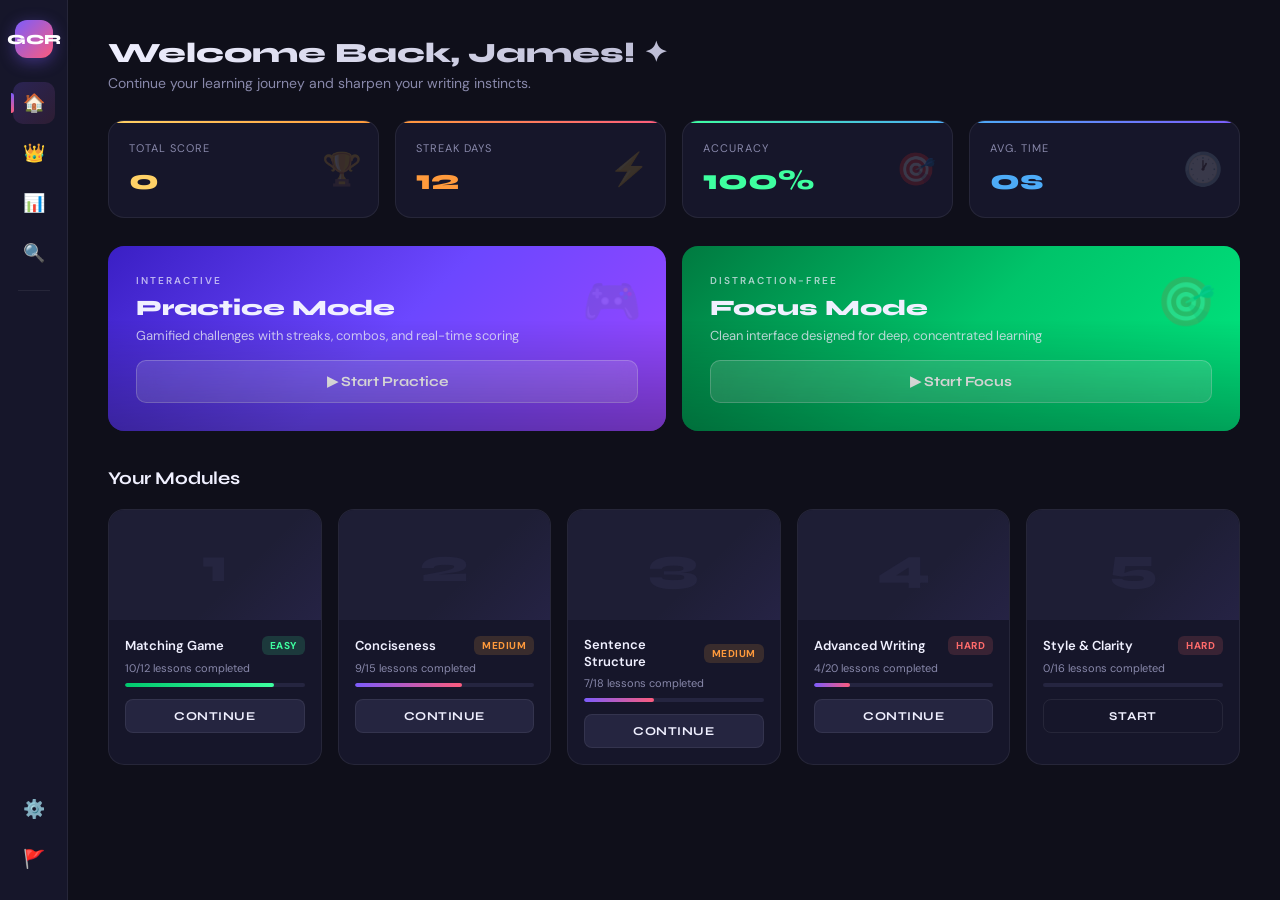
==== commit ee47ec28: "dynamic stats, excluding the streaks. Started inputing data for conciseness game." ====
--- a/index.html
+++ b/index.html
@@ -6,6 +6,7 @@
   <title>Grammar Course Redesign</title>
   <link href="https://fonts.googleapis.com/css2?family=Syne:wght@400;600;700;800&family=DM+Sans:ital,wght@0,300;0,400;0,500;1,400&display=swap" rel="stylesheet">
   <link rel="stylesheet" href="styles.css">
+  <script src="script.js"></script>
 </head>
 <body>
 
@@ -36,7 +37,7 @@
     <div class="stats-row">
       <div class="stat-card">
         <div class="stat-label">Total Score</div>
-        <div class="stat-value" id="dash-score">2,847</div>
+        <div class="stat-value" id="dash-score"></div>
         <div class="stat-icon">🏆</div>
       </div>
       <div class="stat-card">
@@ -46,15 +47,31 @@
       </div>
       <div class="stat-card">
         <div class="stat-label">Accuracy</div>
-        <div class="stat-value" id="dash-accuracy">87%</div>
+        <div class="stat-value" id="dash-accuracy"></div>
         <div class="stat-icon">🎯</div>
       </div>
       <div class="stat-card">
         <div class="stat-label">Avg. Time</div>
-        <div class="stat-value">45s</div>
+        <div class="stat-value" id="dash-time">45s</div>
         <div class="stat-icon">🕐</div>
       </div>
     </div>
+    <!--Update Stats-->
+    <script>
+        function updateDash() {
+            document.getElementById("dash-score").textContent =
+                Number(getScore()).toLocaleString();
+            document.getElementById("dash-accuracy").textContent =
+                Number(getAccuracy()).toLocaleString()+ "%";
+            document.getElementById("dash-time").textContent =
+                Number(getTime()).toLocaleString()+ "s";
+        }
+
+        updateDash(); // Initial load
+
+        // Refresh every second (if the score changes over time)
+        setInterval(updateDash, 1000);
+    </script>
 
     <!-- Mode selection -->
     <div class="mode-row">
@@ -87,7 +104,7 @@
           <div class="module-thumb">1</div>
           <div class="module-info">
             <div class="module-name-row">
-              <span class="module-name">Technical Writing</span>
+              <span class="module-name">Matching Game</span>
               <span class="difficulty-badge badge-easy">Easy</span>
             </div>
             <div class="module-progress-text">10/12 lessons completed</div>
@@ -100,7 +117,7 @@
           <div class="module-thumb">2</div>
           <div class="module-info">
             <div class="module-name-row">
-              <span class="module-name">Punctuation</span>
+              <span class="module-name">Conciseness</span>
               <span class="difficulty-badge badge-medium">Medium</span>
             </div>
             <div class="module-progress-text">9/15 lessons completed</div>
@@ -546,6 +563,5 @@
   <span id="toast-msg">Message</span>
 </div>
 
-<script src="script.js"></script>
 </body>
 </html>
